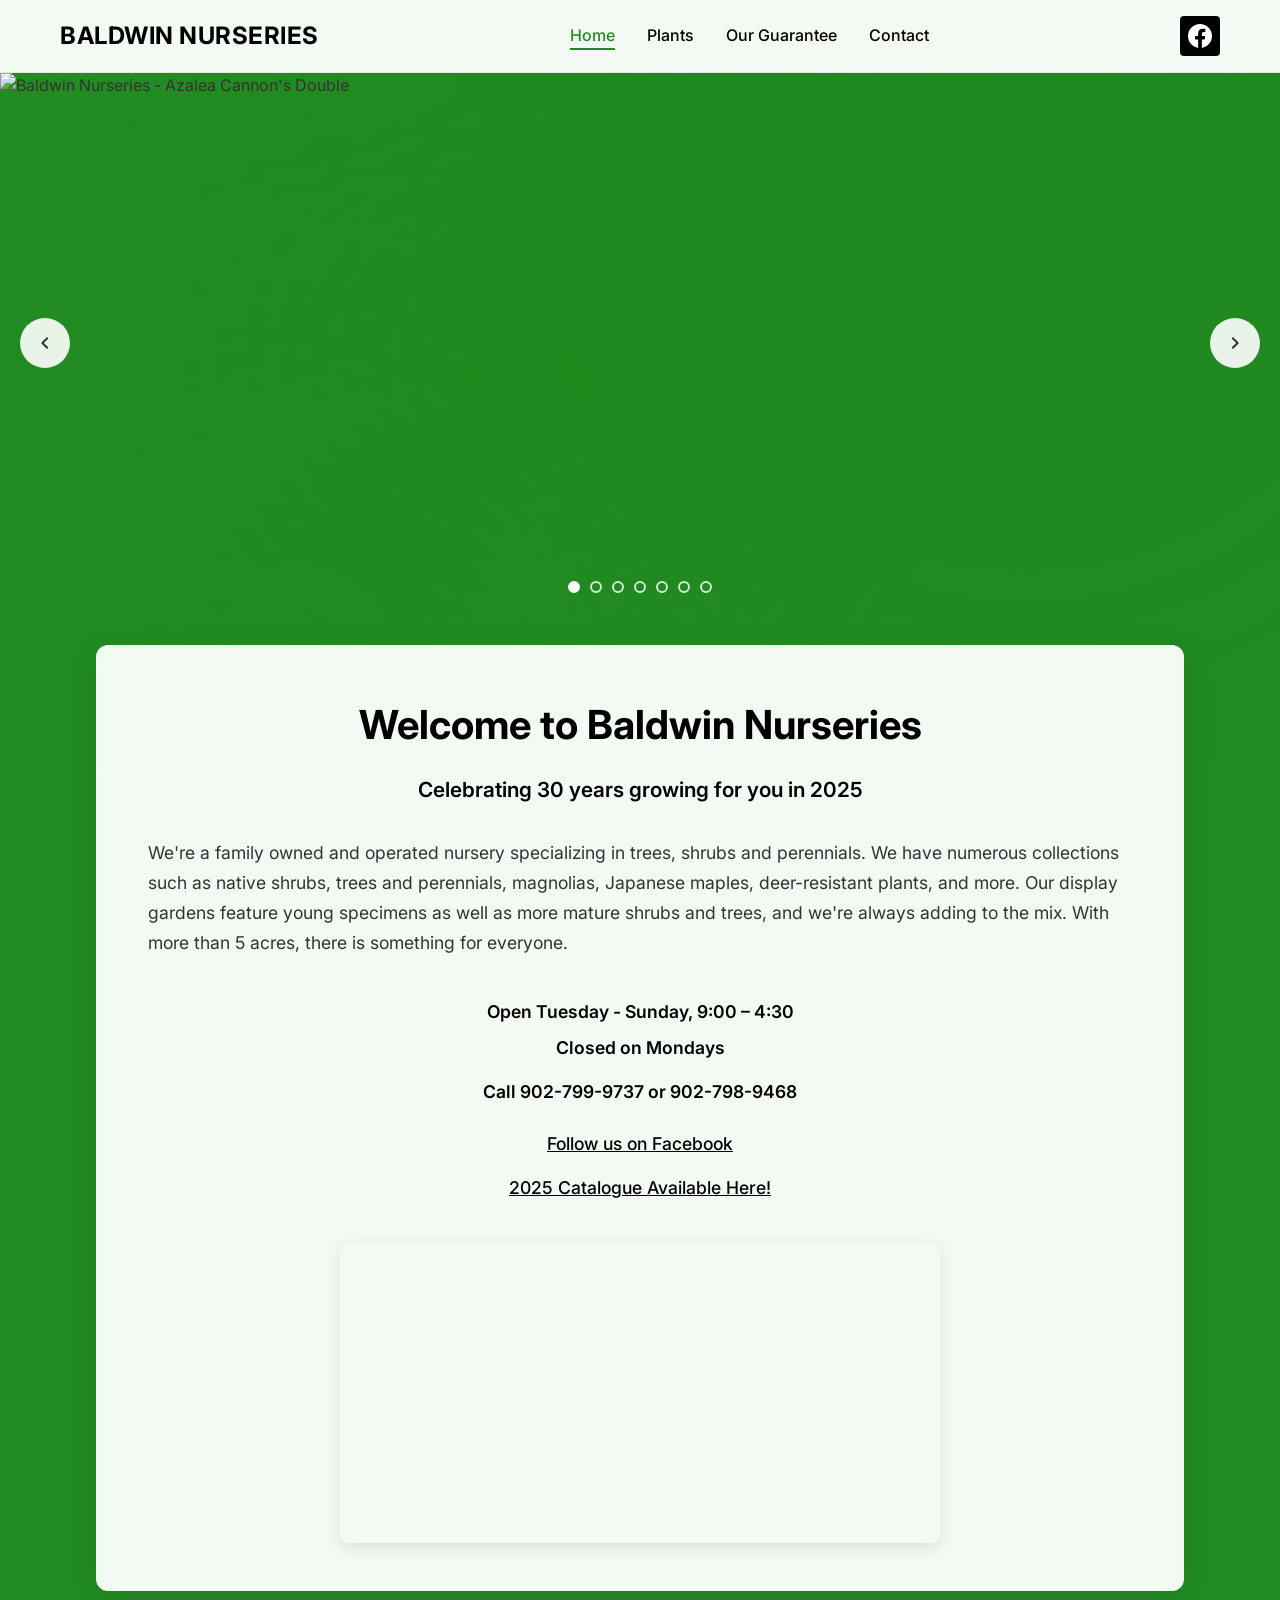
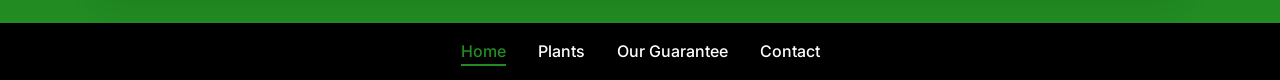
==== index.html @ ec63698e "Add files via upload" ====
<!DOCTYPE html>
<html lang="en">
    <head>
        <meta charset="UTF-8">
    <meta name="viewport" content="width=device-width, initial-scale=1.0">
    <title>Baldwin Nurseries - Family Owned Nursery Since 1995</title>
    <link rel="stylesheet" href="styles.css">
    <link rel="preconnect" href="https://fonts.googleapis.com">
    <link rel="preconnect" href="https://fonts.gstatic.com" crossorigin>
    <link href="https://fonts.googleapis.com/css2?family=Inter:wght@400;500;600;700&display=swap" rel="stylesheet">
    </head>
    <body>
    <!-- Header Navigation -->
    <header class="header">
        <div class="container">
            <div class="header-content">
                <div class="logo">
                    <h1>BALDWIN NURSERIES</h1>
                </div>
                <nav class="nav-menu">
                    <ul>
                        <li><a href="index.html" class="active">Home</a></li>
                        <li><a href="plants.html">Plants</a></li>
                        <li><a href="guarantee.html">Our Guarantee</a></li>
                        <li><a href="contact.html">Contact</a></li>
                    </ul>
                </nav>
                <div class="social-icon">
                    <a href="https://www.facebook.com/BaldwinsNursery/" target="_blank" rel="noopener noreferrer">
                        <svg width="24" height="24" viewBox="0 0 24 24" fill="currentColor">
                            <path d="M24 12.073c0-6.627-5.373-12-12-12s-12 5.373-12 12c0 5.99 4.388 10.954 10.125 11.854v-8.385H7.078v-3.47h3.047V9.43c0-3.007 1.792-4.669 4.533-4.669 1.312 0 2.686.235 2.686.235v2.953H15.83c-1.491 0-1.956.925-1.956 1.874v2.25h3.328l-.532 3.47h-2.796v8.385C19.612 23.027 24 18.062 24 12.073z"/>
                        </svg>
                    </a>
                </div>
            </div>
        </div>
    </header>

    <!-- Hero Section / Image Slider -->
    <section class="hero">
        <div class="hero-container">
            <div class="hero-slide active">
                <img src="images/Carousel/1.jpeg" alt="Baldwin Nurseries - Azalea Cannon's Double" class="hero-image">
            </div>
            <div class="hero-slide">
                <img src="images/Carousel/2.jpeg" alt="Baldwin Nurseries - Clematis" class="hero-image">
            </div>
            <div class="hero-slide">
                <img src="images/Carousel/3.jpeg" alt="Baldwin Nurseries - Honey Bee on Milkweed" class="hero-image">
            </div>
            <div class="hero-slide">
                <img src="images/Carousel/4.jpeg" alt="Baldwin Nurseries - Labrador Tea from Seed" class="hero-image">
            </div>
            <div class="hero-slide">
                <img src="images/Carousel/5.png" alt="Baldwin Nurseries - Monarda Fistulosa" class="hero-image">
            </div>
            <div class="hero-slide">
                <img src="images/Carousel/6.png" alt="Baldwin Nurseries - Myrica" class="hero-image">
            </div>
            <div class="hero-slide">
                <img src="images/Carousel/7.png" alt="Baldwin Nurseries - Uvularia Grandiflora" class="hero-image">
            </div>
            
            <!-- Navigation Arrows -->
            <button class="slider-nav prev" aria-label="Previous image">
                <svg width="24" height="24" viewBox="0 0 24 24" fill="currentColor">
                    <path d="M15.41 7.41L14 6l-6 6 6 6 1.41-1.41L10.83 12z"/>
                </svg>
            </button>
            <button class="slider-nav next" aria-label="Next image">
                <svg width="24" height="24" viewBox="0 0 24 24" fill="currentColor">
                    <path d="M8.59 16.59L10 18l6-6-6-6-1.41 1.41L13.17 12z"/>
                </svg>
            </button>
            
            <!-- Pagination Dots -->
            <div class="slider-pagination">
                <button class="pagination-dot active" aria-label="Slide 1"></button>
                <button class="pagination-dot" aria-label="Slide 2"></button>
                <button class="pagination-dot" aria-label="Slide 3"></button>
                <button class="pagination-dot" aria-label="Slide 4"></button>
                <button class="pagination-dot" aria-label="Slide 5"></button>
                <button class="pagination-dot" aria-label="Slide 6"></button>
                <button class="pagination-dot" aria-label="Slide 7"></button>
            </div>
        </div>
    </section>

    <!-- Main Content -->
    <main class="main-content">
        <div class="container">
            <div class="content-wrapper">
                <h2 class="main-title">Welcome to Baldwin Nurseries</h2>
                <h3 class="subtitle">Celebrating 30 years growing for you in 2025</h3>
                
                <div class="intro-text">
                    <p>We're a family owned and operated nursery specializing in trees, shrubs and perennials. We have numerous collections such as native shrubs, trees and perennials, magnolias, Japanese maples, deer-resistant plants, and more. Our display gardens feature young specimens as well as more mature shrubs and trees, and we're always adding to the mix. With more than 5 acres, there is something for everyone.</p>
                </div>
                
                <div class="info-section">
                    <div class="hours">
                        <h4>Open Tuesday - Sunday, 9:00 – 4:30</h4>
                        <h4>Closed on Mondays</h4>
                    </div>
                    
                    <div class="contact">
                        <h4>Call 902-799-9737 or 902-798-9468</h4>
                    </div>
                    
                    <div class="links">
                        <a href="https://www.facebook.com/BaldwinsNursery/" class="facebook-link" target="_blank" rel="noopener noreferrer">Follow us on Facebook</a>
                        <a href="Catalogue/2025_final.pdf" class="catalogue-link" target="_blank" rel="noopener noreferrer">2025 Catalogue Available Here!</a>
                    </div>
                </div>
                
                <!-- Video Player Section -->
                <div class="video-section">
                    <div class="video-player">
                        <iframe 
                            src="https://www.youtube.com/embed/8s3ILgDB6bg" 
                            title="Baldwin Nurseries Video" 
                            frameborder="0" 
                            allow="accelerometer; autoplay; clipboard-write; encrypted-media; gyroscope; picture-in-picture; web-share" 
                            allowfullscreen>
                        </iframe>
                    </div>
                </div>
            </div>
        </div>
    </main>

    <!-- Minimal JavaScript for slider functionality -->
    <script>
        // Simple slider functionality
        let currentSlide = 0;
        const slides = document.querySelectorAll('.hero-slide');
        const dots = document.querySelectorAll('.pagination-dot');
        const prevBtn = document.querySelector('.prev');
        const nextBtn = document.querySelector('.next');

        function showSlide(index) {
            slides.forEach(slide => slide.classList.remove('active'));
            dots.forEach(dot => dot.classList.remove('active'));
            
            slides[index].classList.add('active');
            dots[index].classList.add('active');
        }

        function nextSlide() {
            currentSlide = (currentSlide + 1) % slides.length;
            showSlide(currentSlide);
        }

        function prevSlide() {
            currentSlide = (currentSlide - 1 + slides.length) % slides.length;
            showSlide(currentSlide);
        }

        // Event listeners
        nextBtn.addEventListener('click', nextSlide);
        prevBtn.addEventListener('click', prevSlide);

        // Dot navigation
        dots.forEach((dot, index) => {
            dot.addEventListener('click', () => {
                currentSlide = index;
                showSlide(currentSlide);
            });
        });

        // Auto-advance slides every 5 seconds
        setInterval(nextSlide, 5000);
    </script>

    <!-- Footer -->
    <footer class="footer">
        <div class="container">
            <nav class="footer-nav">
                <ul>
                    <li><a href="index.html" class="active">Home</a></li>
                    <li><a href="plants.html">Plants</a></li>
                    <li><a href="guarantee.html">Our Guarantee</a></li>
                    <li><a href="contact.html">Contact</a></li>
                </ul>
            </nav>
        </div>
    </footer>
</body>
</html>
---- styles.css ----
/* Reset and Base Styles */
* {
    margin: 0;
    padding: 0;
    box-sizing: border-box;
}

body {
    font-family: 'Inter', -apple-system, BlinkMacSystemFont, 'Segoe UI', Roboto, sans-serif;
    line-height: 1.6;
    color: #333;
    background: #228b22 url('images/background.jpg') center center/cover no-repeat fixed !important;
    min-height: 100vh;
    position: relative;
}

/* Background overlay to create the green foliage effect */
body::before {
    content: '';
    position: fixed;
    top: 0;
    left: 0;
    width: 100%;
    height: 100%;
    background: 
        radial-gradient(circle at 20% 80%, rgba(34, 139, 34, 0.1) 0%, transparent 50%),
        radial-gradient(circle at 80% 20%, rgba(0, 100, 0, 0.08) 0%, transparent 50%),
        radial-gradient(circle at 40% 40%, rgba(0, 128, 0, 0.06) 0%, transparent 50%);
    z-index: -1;
    pointer-events: none;
}

/* Container */
.container {
    max-width: 1200px;
    margin: 0 auto;
    padding: 0 20px;
}

/* Header Styles */
.header {
    background: rgba(255, 255, 255, 0.95);
    backdrop-filter: blur(10px);
    border-bottom: 1px solid rgba(34, 139, 34, 0.1);
    position: sticky;
    top: 0;
    z-index: 100;
}

.header-content {
    display: flex;
    align-items: center;
    justify-content: space-between;
    padding: 1rem 0;
    min-height: 70px;
}

.logo h1 {
    font-size: 1.5rem;
    font-weight: 700;
    color: #000;
    letter-spacing: 0.5px;
    text-transform: uppercase;
}

.nav-menu ul {
    display: flex;
    list-style: none;
    gap: 2rem;
}

.nav-menu a {
    text-decoration: none;
    color: #000;
    font-weight: 500;
    font-size: 1rem;
    transition: color 0.3s ease;
    position: relative;
}

.nav-menu a:hover,
.nav-menu a.active {
    color: #228b22;
}

.nav-menu a.active::after {
    content: '';
    position: absolute;
    bottom: -5px;
    left: 0;
    width: 100%;
    height: 2px;
    background: #228b22;
}

.social-icon {
    display: flex;
    align-items: center;
}

.social-icon a {
    display: flex;
    align-items: center;
    justify-content: center;
    width: 40px;
    height: 40px;
    background: #000;
    color: #fff;
    border-radius: 4px;
    text-decoration: none;
    transition: background-color 0.3s ease;
}

.social-icon a:hover {
    background: #228b22;
}

/* Hero Section */
.hero {
    position: relative;
    width: 100%;
    height: 60vh;
    min-height: 400px;
    overflow: hidden;
    margin-bottom: 2rem;
}

.hero-container {
    position: relative;
    width: 100%;
    height: 100%;
}

.hero-slide {
    position: absolute;
    top: 0;
    left: 0;
    width: 100%;
    height: 100%;
    opacity: 0;
    transition: opacity 0.5s ease-in-out;
}

.hero-slide.active {
    opacity: 1;
}

.hero-image {
    width: 100%;
    height: 100%;
    object-fit: cover;
    object-position: center;
}

/* Slider Navigation */
.slider-nav {
    position: absolute;
    top: 50%;
    transform: translateY(-50%);
    background: rgba(255, 255, 255, 0.9);
    border: none;
    width: 50px;
    height: 50px;
    border-radius: 50%;
    display: flex;
    align-items: center;
    justify-content: center;
    cursor: pointer;
    transition: all 0.3s ease;
    z-index: 10;
}

.slider-nav:hover {
    background: rgba(255, 255, 255, 1);
    transform: translateY(-50%) scale(1.1);
}

.slider-nav.prev {
    left: 20px;
}

.slider-nav.next {
    right: 20px;
}

.slider-nav svg {
    color: #333;
}

/* Pagination Dots */
.slider-pagination {
    position: absolute;
    bottom: 20px;
    left: 50%;
    transform: translateX(-50%);
    display: flex;
    gap: 10px;
    z-index: 10;
}

.pagination-dot {
    width: 12px;
    height: 12px;
    border-radius: 50%;
    border: 2px solid rgba(255, 255, 255, 0.8);
    background: transparent;
    cursor: pointer;
    transition: all 0.3s ease;
}

.pagination-dot.active,
.pagination-dot:hover {
    background: rgba(255, 255, 255, 1);
    border-color: rgba(255, 255, 255, 1);
}

/* Main Content */
.main-content {
    background: rgba(255, 255, 255, 0.95);
    backdrop-filter: blur(10px);
    margin: 0 auto 2rem;
    border-radius: 12px;
    box-shadow: 0 8px 32px rgba(0, 0, 0, 0.1);
    overflow: hidden;
    width: 85%;
}

.content-wrapper {
    padding: 3rem 2rem;
    margin: 0 auto;
    text-align: center;
}

.main-title {
    font-size: 2.5rem;
    font-weight: 700;
    color: #000;
    margin-bottom: 1rem;
    text-align: center;
}

.subtitle {
    font-size: 1.3rem;
    font-weight: 600;
    color: #000;
    margin-bottom: 2rem;
    text-align: center;
}

.intro-text {
    margin-bottom: 2.5rem;
    text-align: left;
}

.intro-text p {
    font-size: 1.1rem;
    line-height: 1.7;
    color: #333;
    margin-bottom: 0;
}

.info-section {
    margin-bottom: 2.5rem;
}

.hours h4,
.contact h4 {
    font-size: 1.1rem;
    font-weight: 600;
    color: #000;
    margin-bottom: 0.5rem;
}

.hours,
.contact {
    margin-bottom: 1rem;
}

.links {
    display: flex;
    flex-direction: column;
    gap: 1rem;
    margin-top: 1.5rem;
}

.facebook-link,
.catalogue-link {
    color: #000;
    text-decoration: underline;
    font-weight: 500;
    font-size: 1.1rem;
    transition: color 0.3s ease;
}

.facebook-link:hover,
.catalogue-link:hover {
    color: #228b22;
}

/* Video Section */
.video-section {
    margin-top: 2rem;
}

.video-player {
    width: 100%;
    max-width: 600px;
    height: 300px;
    border-radius: 8px;
    overflow: hidden;
    box-shadow: 0 4px 15px rgba(0, 0, 0, 0.1);
    margin: 0 auto;
    transition: transform 0.3s ease;
}

.video-player:hover {
    transform: scale(1.02);
}

.video-player iframe {
    width: 100%;
    height: 100%;
    border: none;
}

/* Responsive Design */
@media (max-width: 768px) {
    .header-content {
        flex-direction: column;
        gap: 1rem;
        padding: 1rem 0;
    }

    .nav-menu ul {
        gap: 1.5rem;
    }

    .logo h1 {
        font-size: 1.3rem;
    }

    .hero {
        height: 50vh;
        min-height: 300px;
    }

    .slider-nav {
        width: 40px;
        height: 40px;
    }

    .slider-nav.prev {
        left: 10px;
    }

    .slider-nav.next {
        right: 10px;
    }

    .content-wrapper {
        padding: 2rem 1.5rem;
    }

    .main-title {
        font-size: 2rem;
    }

    .subtitle {
        font-size: 1.1rem;
    }

    .intro-text p {
        font-size: 1rem;
    }

    .video-player {
        height: 250px;
    }

    .play-button {
        width: 60px;
        height: 60px;
    }
}

@media (max-width: 480px) {
    .container {
        padding: 0 15px;
    }

    .nav-menu ul {
        flex-wrap: wrap;
        gap: 1rem;
        justify-content: center;
    }

    .nav-menu a {
        font-size: 0.9rem;
    }

    .hero {
        height: 40vh;
        min-height: 250px;
    }

    .content-wrapper {
        padding: 1.5rem 1rem;
    }

    .main-title {
        font-size: 1.8rem;
    }

    .subtitle {
        font-size: 1rem;
    }

    .hours h4,
    .contact h4 {
        font-size: 1rem;
    }

    .facebook-link,
    .catalogue-link {
        font-size: 1rem;
    }

    .video-player {
        height: 200px;
    }

    .play-button {
        width: 50px;
        height: 50px;
    }
}

/* Additional responsive adjustments for very small screens */
@media (max-width: 320px) {
    .logo h1 {
        font-size: 1.1rem;
    }

    .nav-menu ul {
        gap: 0.8rem;
    }

    .nav-menu a {
        font-size: 0.85rem;
    }

    .main-title {
        font-size: 1.6rem;
    }

    .content-wrapper {
        padding: 1rem 0.8rem;
    }
}

/* Accessibility improvements */
@media (prefers-reduced-motion: reduce) {
    * {
        animation-duration: 0.01ms !important;
        animation-iteration-count: 1 !important;
        transition-duration: 0.01ms !important;
    }
}

/* Focus styles for keyboard navigation */
button:focus,
a:focus {
    outline: 2px solid #228b22;
    outline-offset: 2px;
}

/* Plants Page Styles */
.plants-page .content-wrapper {
    padding: 2rem 1rem;
}

.page-title {
    font-size: 2.5rem;
    font-weight: 700;
    color: #000;
    margin-bottom: 1.5rem;
    text-align: center;
}

.plants-page .intro-text {
    margin-bottom: 3rem;
    text-align: center;
}

.plants-page .intro-text p {
    font-size: 1.1rem;
    line-height: 1.7;
    color: #333;
    max-width: 800px;
    margin: 0 auto;
}

.plant-category {
    margin-bottom: 4rem;
}

.category-title {
    font-size: 1.8rem;
    font-weight: 600;
    color: #228b22;
    text-align: center;
    margin-bottom: 2rem;
    text-transform: capitalize;
}

.image-grid {
    display: grid;
    grid-template-columns: repeat(5, 1fr);
    gap: 1.5rem;
    margin-bottom: 2rem;
    max-width: 1000px;
    margin-left: auto;
    margin-right: auto;
}

.image-item {
    position: relative;
    aspect-ratio: 1;
    border-radius: 8px;
    overflow: hidden;
    cursor: pointer;
    transition: transform 0.3s ease, box-shadow 0.3s ease;
    background: #f8f9fa;
}

.image-item:hover {
    transform: translateY(-5px);
    box-shadow: 0 10px 25px rgba(0, 0, 0, 0.15);
}

.image-item img {
    width: 100%;
    height: 100%;
    object-fit: cover;
    object-position: center;
    transition: transform 0.3s ease;
}

.image-item:hover img {
    transform: scale(1.05);
}

.image-item.hidden {
    display: none;
}

.show-more-btn {
    display: block;
    margin: 0 auto;
    padding: 0.8rem 2rem;
    background: #228b22;
    color: white;
    border: none;
    border-radius: 25px;
    font-size: 1rem;
    font-weight: 500;
    cursor: pointer;
    transition: all 0.3s ease;
}

.show-more-btn:hover {
    background: #1e7b1e;
    transform: translateY(-2px);
    box-shadow: 0 5px 15px rgba(34, 139, 34, 0.3);
}

/* Modal Lightbox Styles */
.modal {
    display: none;
    position: fixed;
    z-index: 1000;
    left: 0;
    top: 0;
    width: 100%;
    height: 100%;
    background-color: rgba(0, 0, 0, 0.9);
    backdrop-filter: blur(5px);
}

.modal-content {
    position: relative;
    margin: 5% auto;
    padding: 20px;
    width: 90%;
    max-width: 800px;
    text-align: center;
}

.modal-content img {
    max-width: 100%;
    max-height: 70vh;
    width: auto;
    height: auto;
    border-radius: 8px;
    box-shadow: 0 10px 30px rgba(0, 0, 0, 0.5);
}

.modal-caption {
    color: white;
    font-size: 1.2rem;
    font-weight: 500;
    margin-top: 1rem;
    text-align: center;
}

.close {
    position: absolute;
    top: 15px;
    right: 35px;
    color: #f1f1f1;
    font-size: 40px;
    font-weight: bold;
    cursor: pointer;
    z-index: 1001;
    transition: color 0.3s ease;
}

.close:hover,
.close:focus {
    color: #228b22;
    text-decoration: none;
}

/* Responsive Design for Plants Page */
@media (max-width: 1024px) {
    .image-grid {
        grid-template-columns: repeat(5, 1fr);
        gap: 1.2rem;
    }
}

@media (max-width: 768px) {
    .plants-page .content-wrapper {
        padding: 1.5rem 1rem;
    }

    .page-title {
        font-size: 2rem;
    }

    .category-title {
        font-size: 1.5rem;
    }

    .image-grid {
        grid-template-columns: repeat(3, 1fr);
        gap: 1rem;
    }

    .modal-content {
        margin: 10% auto;
        width: 95%;
        padding: 15px;
    }

    .modal-content img {
        max-height: 60vh;
    }

    .close {
        top: 10px;
        right: 25px;
        font-size: 30px;
    }

    .show-more-btn {
        padding: 0.7rem 1.5rem;
        font-size: 0.9rem;
    }
}

@media (max-width: 480px) {
    .plants-page .content-wrapper {
        padding: 1rem 0.5rem;
    }

    .page-title {
        font-size: 1.8rem;
    }

    .category-title {
        font-size: 1.3rem;
    }

    .image-grid {
        grid-template-columns: repeat(2, 1fr);
        gap: 0.8rem;
    }

    .modal-content {
        margin: 15% auto;
        padding: 10px;
    }

    .modal-content img {
        max-height: 50vh;
    }

    .modal-caption {
        font-size: 1rem;
    }

    .close {
        top: 5px;
        right: 20px;
        font-size: 25px;
    }
}

/* Guarantee Page Styles */
.guarantee-page .content-wrapper {
    padding: 3rem 2rem;
}

.guarantee-content {
    text-align: left;
    line-height: 1.8;
}

.guarantee-content p {
    font-size: 1.1rem;
    margin-bottom: 1.5rem;
    color: #333;
}

.guarantee-content .signature {
    font-style: italic;
    margin-top: 2rem;
    text-align: left;
}

/* Contact Page Styles */
.contact-page .content-wrapper {
    padding: 2rem 1rem;
}

.contact-info {
    text-align: center;
    margin-bottom: 2rem;
}

.contact-info p {
    font-size: 1.1rem;
    margin-bottom: 1rem;
    color: #333;
}

.contact-info a {
    color: #000;
    text-decoration: underline;
    font-weight: 500;
    transition: color 0.3s ease;
}

.contact-info a:hover {
    color: #228b22;
}

.map-container {
    width: 100%;
    border-radius: 8px;
    overflow: hidden;
    box-shadow: 0 4px 15px rgba(0, 0, 0, 0.1);
}

.map-container iframe {
    display: block;
    width: 100%;
    height: 400px;
}

/* Footer Styles */
.footer {
    background: #000;
    margin-top: 2rem;
}

.footer-nav ul {
    display: flex;
    justify-content: center;
    list-style: none;
    gap: 2rem;
    padding: 1rem 0;
    margin: 0;
}

.footer-nav a {
    color: #fff;
    text-decoration: none;
    font-weight: 500;
    font-size: 1rem;
    transition: color 0.3s ease;
    position: relative;
}

.footer-nav a:hover,
.footer-nav a.active {
    color: #228b22;
}

.footer-nav a.active::after {
    content: '';
    position: absolute;
    bottom: -5px;
    left: 0;
    width: 100%;
    height: 2px;
    background: #228b22;
}

/* Responsive Design for Guarantee and Contact Pages */
@media (max-width: 768px) {
    .guarantee-page .content-wrapper,
    .contact-page .content-wrapper {
        padding: 2rem 1rem;
    }

    .guarantee-content p,
    .contact-info p {
        font-size: 1rem;
    }

    .map-container iframe {
        height: 300px;
    }

    .footer-nav ul {
        gap: 1.5rem;
        flex-wrap: wrap;
    }

    .footer-nav a {
        font-size: 0.9rem;
    }
}

@media (max-width: 480px) {
    .guarantee-page .content-wrapper,
    .contact-page .content-wrapper {
        padding: 1.5rem 0.8rem;
    }

    .page-title {
        font-size: 1.8rem;
    }

    .map-container iframe {
        height: 250px;
    }

    .footer-nav ul {
        gap: 1rem;
    }

    .footer-nav a {
        font-size: 0.85rem;
    }
}

/* Print styles */
@media print {
    .header,
    .hero,
    .video-section,
    .modal,
    .footer {
        display: none;
    }

    .main-content {
        box-shadow: none;
        background: white;
    }

    .image-item {
        break-inside: avoid;
        margin-bottom: 1rem;
    }

    .show-more-btn {
        display: none;
    }

    .map-container {
        display: none;
    }
}
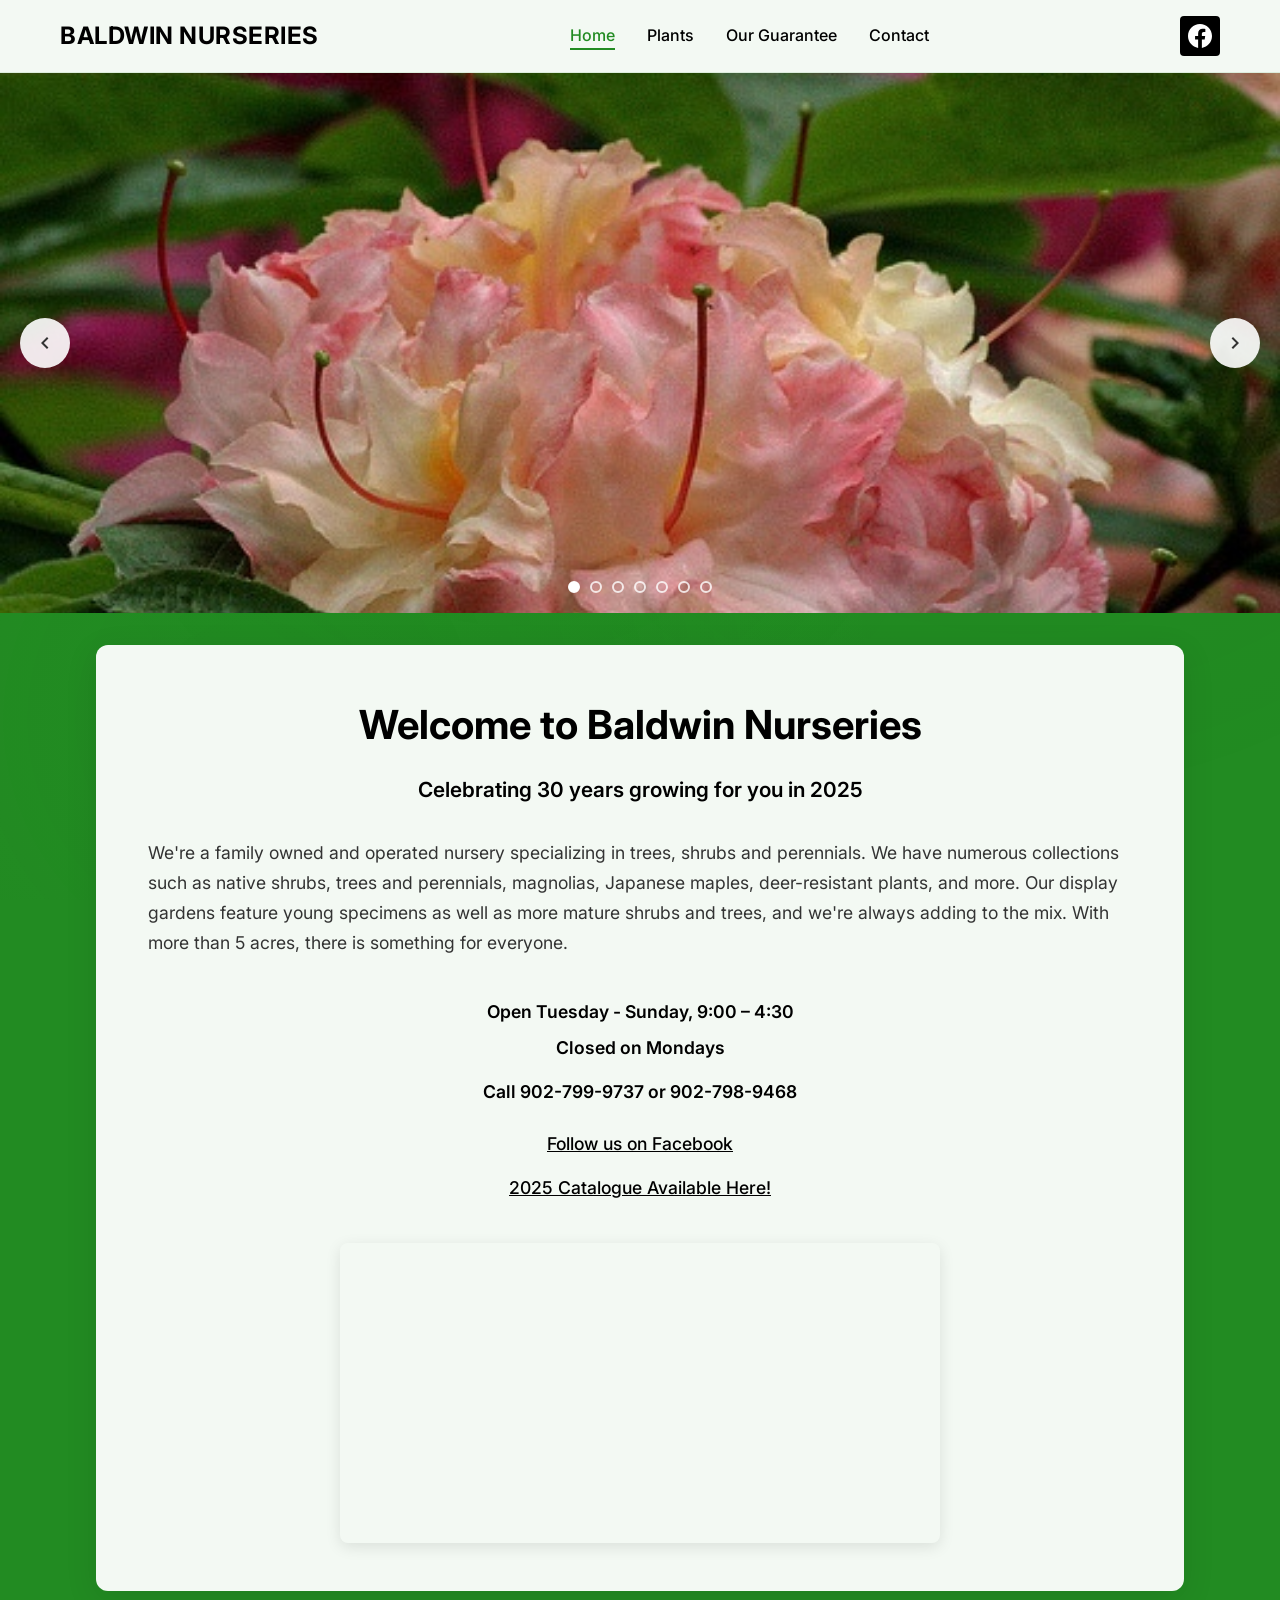
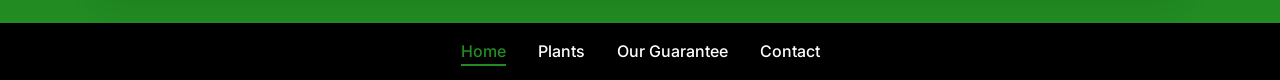
==== commit 1a4ea8f7: "Add files via upload" ====
--- a/index.html
+++ b/index.html
@@ -52,13 +52,13 @@
                 <img src="images/Carousel/4.jpeg" alt="Baldwin Nurseries - Labrador Tea from Seed" class="hero-image">
             </div>
             <div class="hero-slide">
-                <img src="images/Carousel/5.png" alt="Baldwin Nurseries - Monarda Fistulosa" class="hero-image">
+                <img src="images/Carousel/5.jpg" alt="Baldwin Nurseries - Monarda Fistulosa" class="hero-image">
             </div>
             <div class="hero-slide">
-                <img src="images/Carousel/6.png" alt="Baldwin Nurseries - Myrica" class="hero-image">
+                <img src="images/Carousel/6.jpg" alt="Baldwin Nurseries - Myrica" class="hero-image">
             </div>
             <div class="hero-slide">
-                <img src="images/Carousel/7.png" alt="Baldwin Nurseries - Uvularia Grandiflora" class="hero-image">
+                <img src="images/Carousel/7.jpg" alt="Baldwin Nurseries - Uvularia Grandiflora" class="hero-image">
             </div>
             
             <!-- Navigation Arrows -->
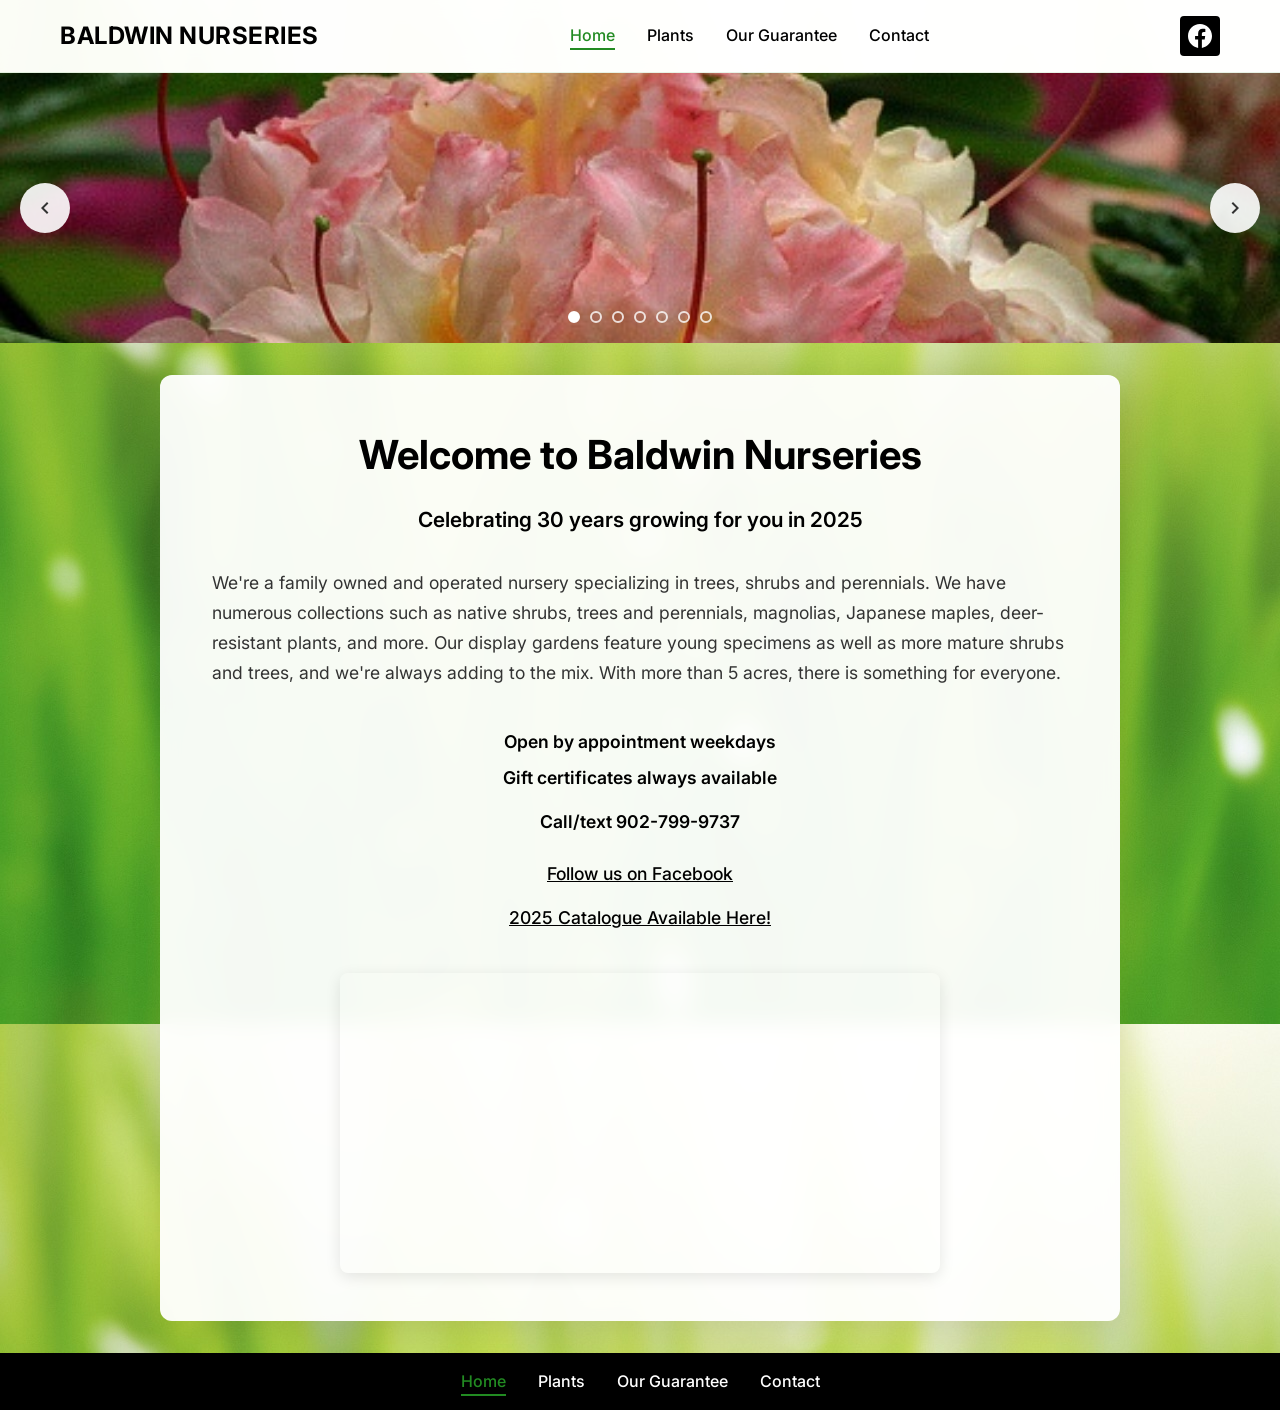
==== commit 83f1808b: "Fall updates to contact page" ====
--- a/index.html
+++ b/index.html
@@ -99,12 +99,12 @@
                 
                 <div class="info-section">
                     <div class="hours">
-                        <h4>Open Tuesday - Sunday, 9:00 – 4:30</h4>
-                        <h4>Closed on Mondays</h4>
+                        <h4>Open by appointment weekdays</h4>
+                        <h4>Gift certificates always available</h4>
                     </div>
                     
                     <div class="contact">
-                        <h4>Call 902-799-9737 or 902-798-9468</h4>
+                        <h4>Call/text 902-799-9737</h4>
                     </div>
                     
                     <div class="links">
--- a/styles.css
+++ b/styles.css
@@ -9,25 +9,9 @@
     font-family: 'Inter', -apple-system, BlinkMacSystemFont, 'Segoe UI', Roboto, sans-serif;
     line-height: 1.6;
     color: #333;
-    background: #228b22 url('images/background.jpg') center center/cover no-repeat fixed !important;
+    background: url(images/background.jpg);
     min-height: 100vh;
     position: relative;
-}
-
-/* Background overlay to create the green foliage effect */
-body::before {
-    content: '';
-    position: fixed;
-    top: 0;
-    left: 0;
-    width: 100%;
-    height: 100%;
-    background: 
-        radial-gradient(circle at 20% 80%, rgba(34, 139, 34, 0.1) 0%, transparent 50%),
-        radial-gradient(circle at 80% 20%, rgba(0, 100, 0, 0.08) 0%, transparent 50%),
-        radial-gradient(circle at 40% 40%, rgba(0, 128, 0, 0.06) 0%, transparent 50%);
-    z-index: -1;
-    pointer-events: none;
 }
 
 /* Container */
@@ -119,8 +103,9 @@
 .hero {
     position: relative;
     width: 100%;
-    height: 60vh;
-    min-height: 400px;
+    height: 30vh;
+    max-height: 30vh;
+    min-height: 250px;
     overflow: hidden;
     margin-bottom: 2rem;
 }
@@ -222,7 +207,8 @@
     border-radius: 12px;
     box-shadow: 0 8px 32px rgba(0, 0, 0, 0.1);
     overflow: hidden;
-    width: 85%;
+    width: 80%;
+    max-width: 960px;
 }
 
 .content-wrapper {
@@ -340,8 +326,9 @@
     }
 
     .hero {
-        height: 50vh;
-        min-height: 300px;
+        height: 30vh;
+        max-height: 30vh;
+        min-height: 200px;
     }
 
     .slider-nav {
@@ -399,8 +386,9 @@
     }
 
     .hero {
-        height: 40vh;
-        min-height: 250px;
+        height: 25vh;
+        max-height: 25vh;
+        min-height: 180px;
     }
 
     .content-wrapper {
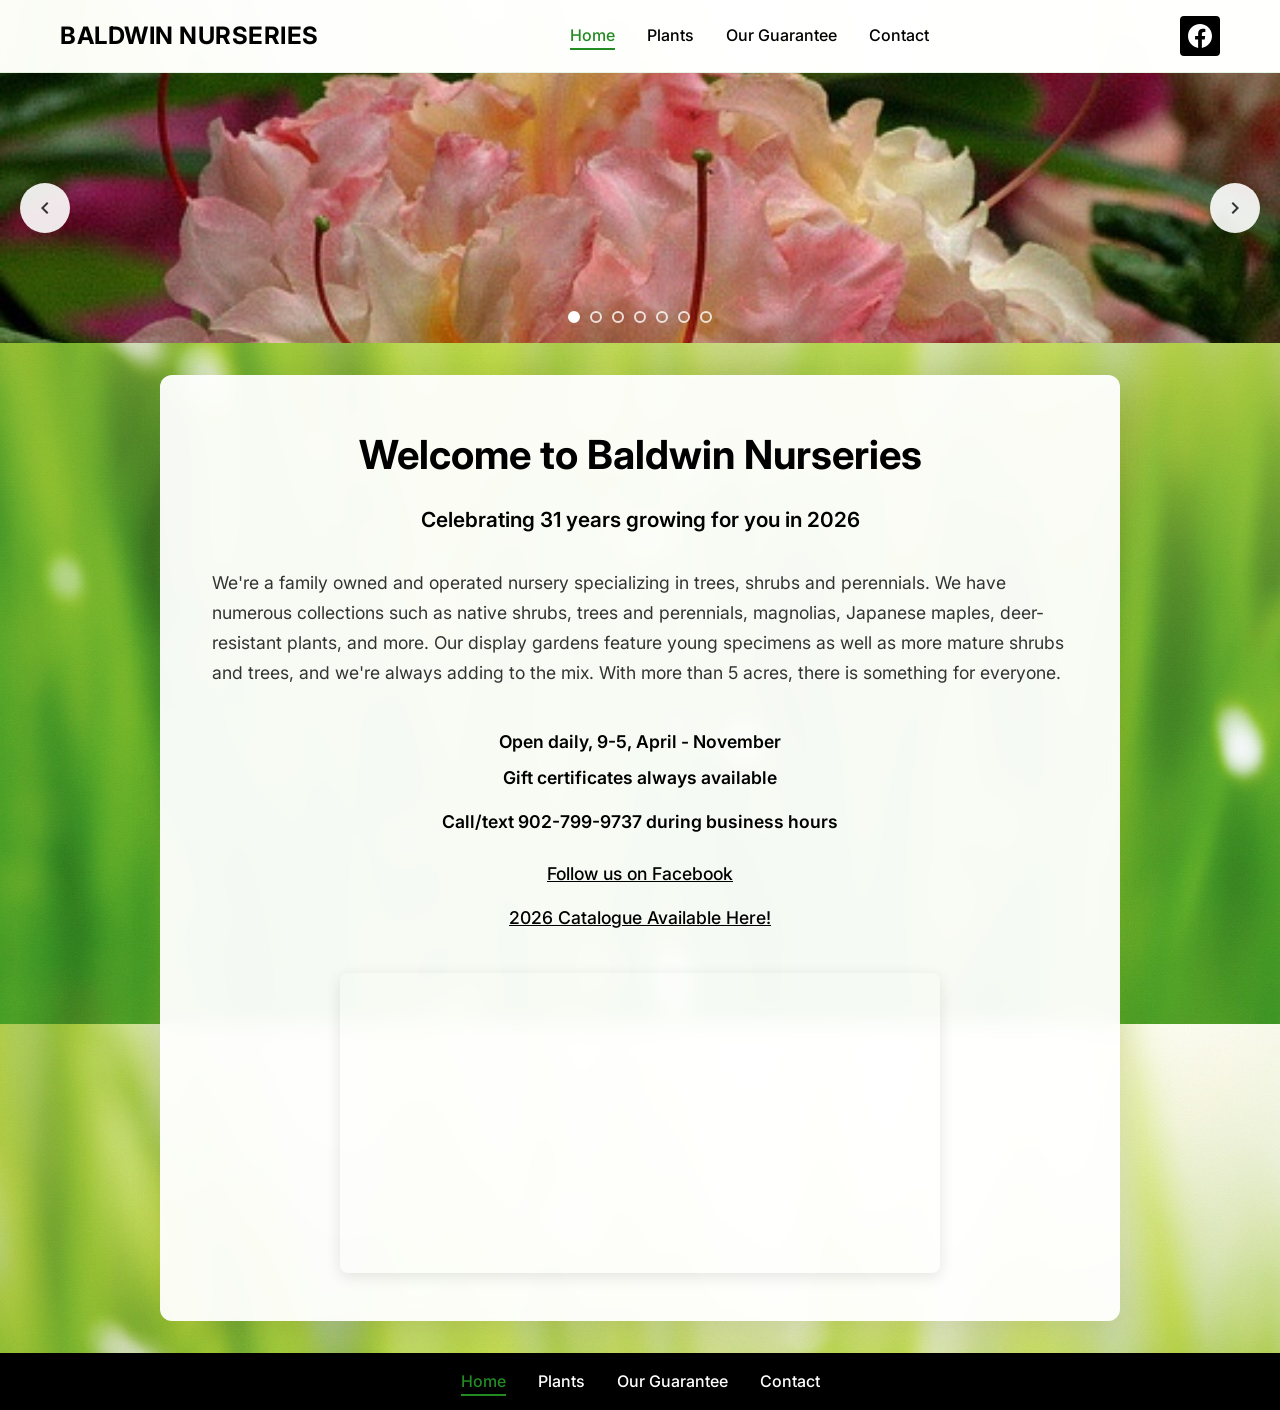
==== commit 90bad4cf: "Spring 2026 update" ====
--- a/index.html
+++ b/index.html
@@ -91,7 +91,7 @@
         <div class="container">
             <div class="content-wrapper">
                 <h2 class="main-title">Welcome to Baldwin Nurseries</h2>
-                <h3 class="subtitle">Celebrating 30 years growing for you in 2025</h3>
+                <h3 class="subtitle">Celebrating 31 years growing for you in 2026</h3>
                 
                 <div class="intro-text">
                     <p>We're a family owned and operated nursery specializing in trees, shrubs and perennials. We have numerous collections such as native shrubs, trees and perennials, magnolias, Japanese maples, deer-resistant plants, and more. Our display gardens feature young specimens as well as more mature shrubs and trees, and we're always adding to the mix. With more than 5 acres, there is something for everyone.</p>
@@ -99,17 +99,17 @@
                 
                 <div class="info-section">
                     <div class="hours">
-                        <h4>Open by appointment weekdays</h4>
+                        <h4>Open daily, 9-5, April - November</h4>
                         <h4>Gift certificates always available</h4>
                     </div>
                     
                     <div class="contact">
-                        <h4>Call/text 902-799-9737</h4>
+                        <h4>Call/text 902-799-9737 during business hours</h4>
                     </div>
                     
                     <div class="links">
                         <a href="https://www.facebook.com/BaldwinsNursery/" class="facebook-link" target="_blank" rel="noopener noreferrer">Follow us on Facebook</a>
-                        <a href="Catalogue/2025_final.pdf" class="catalogue-link" target="_blank" rel="noopener noreferrer">2025 Catalogue Available Here!</a>
+                        <a href="Catalogue/2026_final.pdf" class="catalogue-link" target="_blank" rel="noopener noreferrer">2026 Catalogue Available Here!</a>
                     </div>
                 </div>
                 
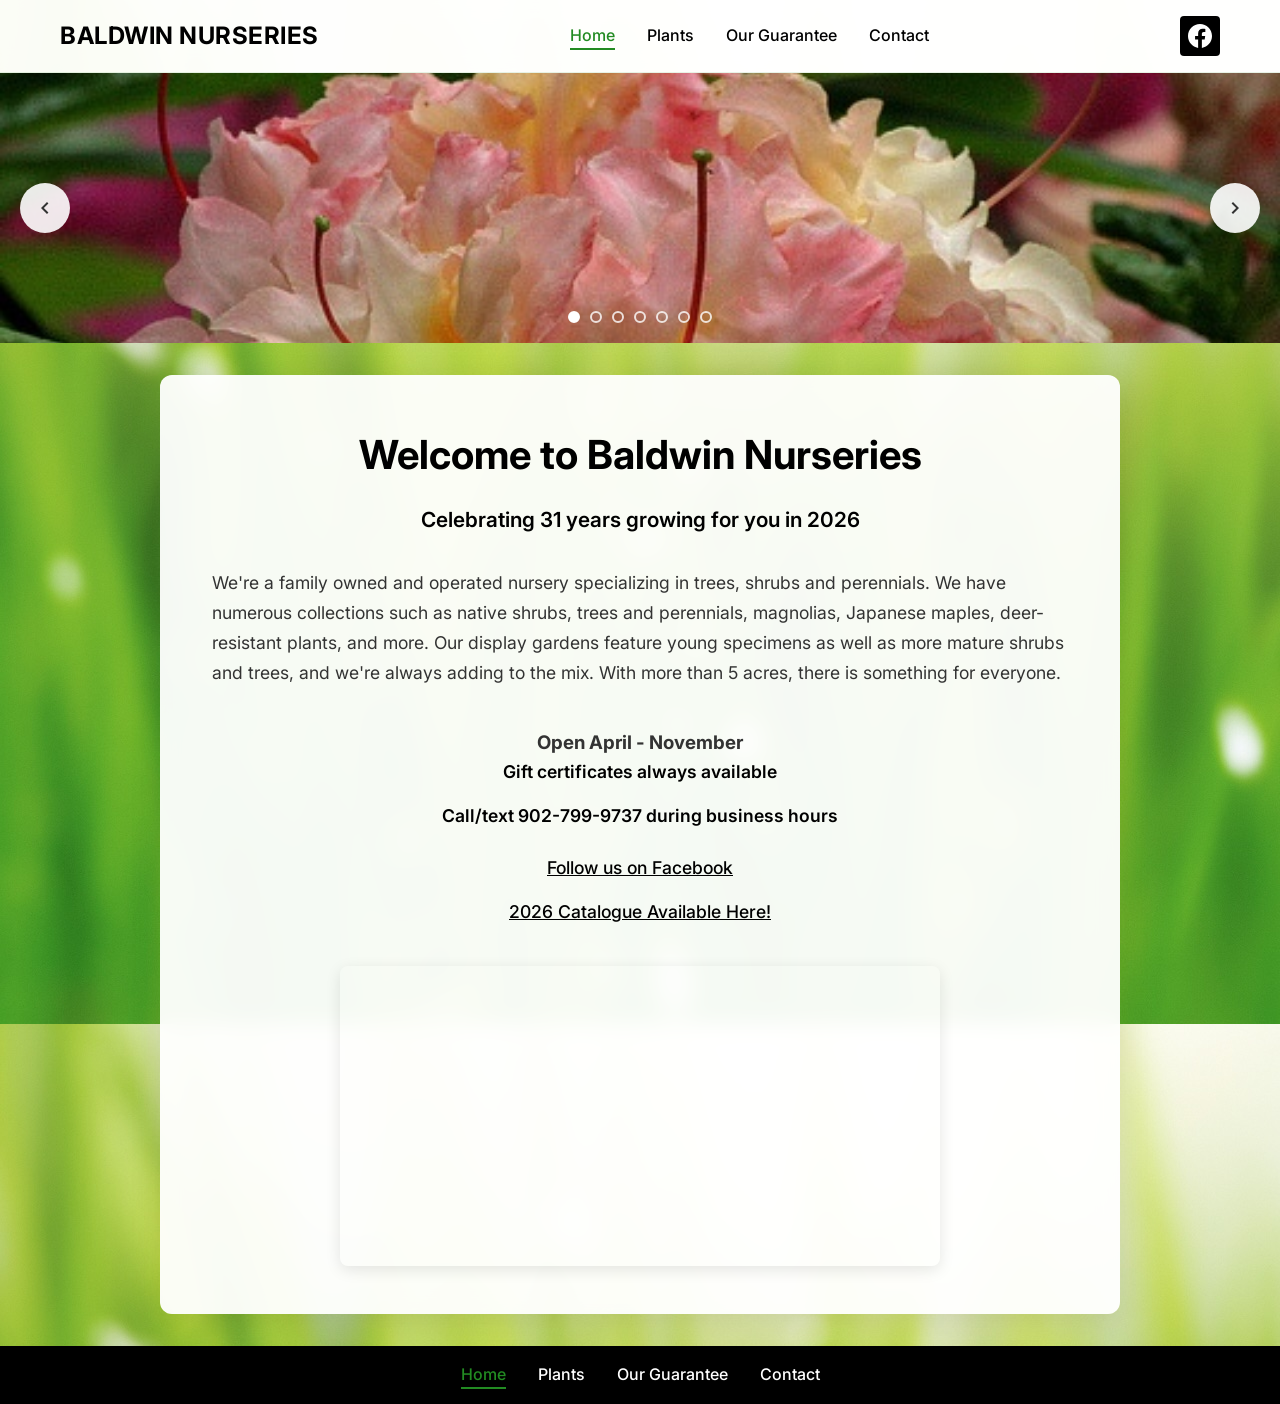
==== commit b6c5be44: "Cx request" ====
--- a/index.html
+++ b/index.html
@@ -99,7 +99,7 @@
                 
                 <div class="info-section">
                     <div class="hours">
-                        <h4>Open daily, 9-5, April - November</h4>
+                        <h3>Open April - November</h3>
                         <h4>Gift certificates always available</h4>
                     </div>
                     
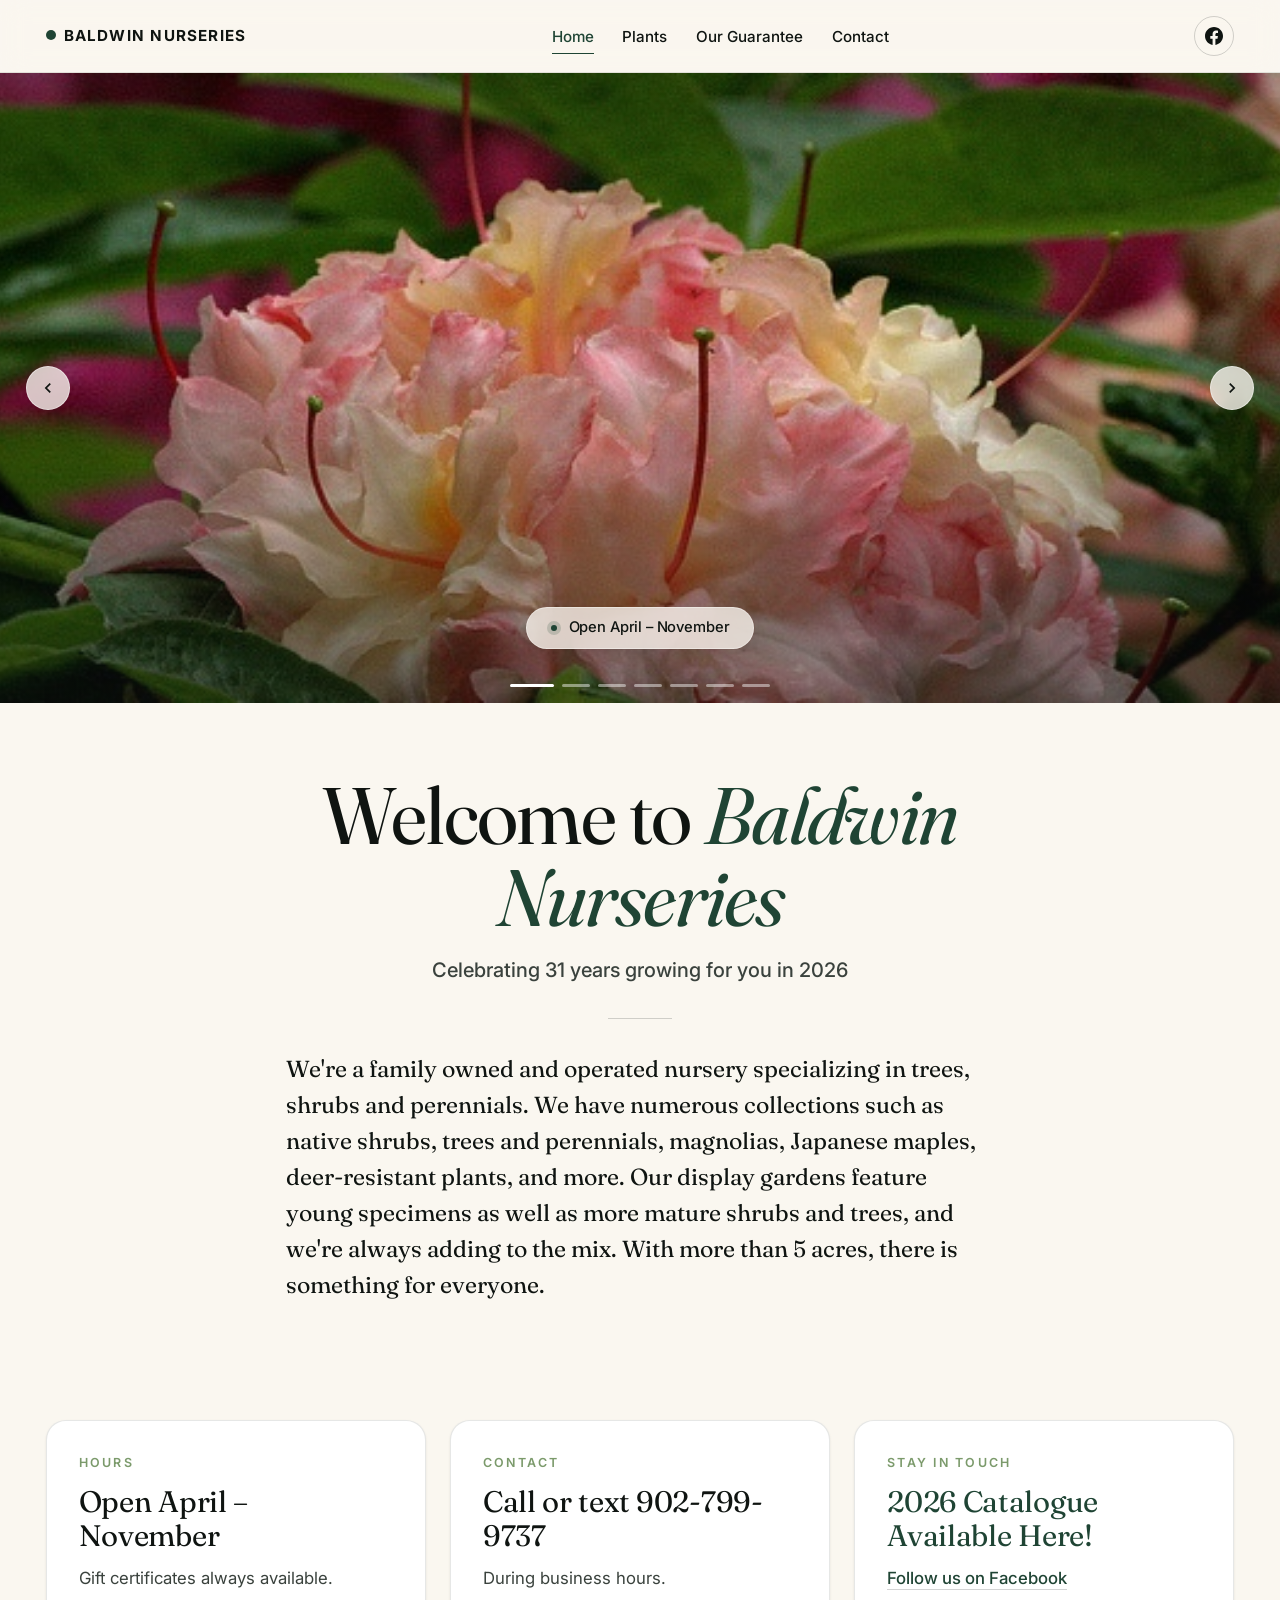
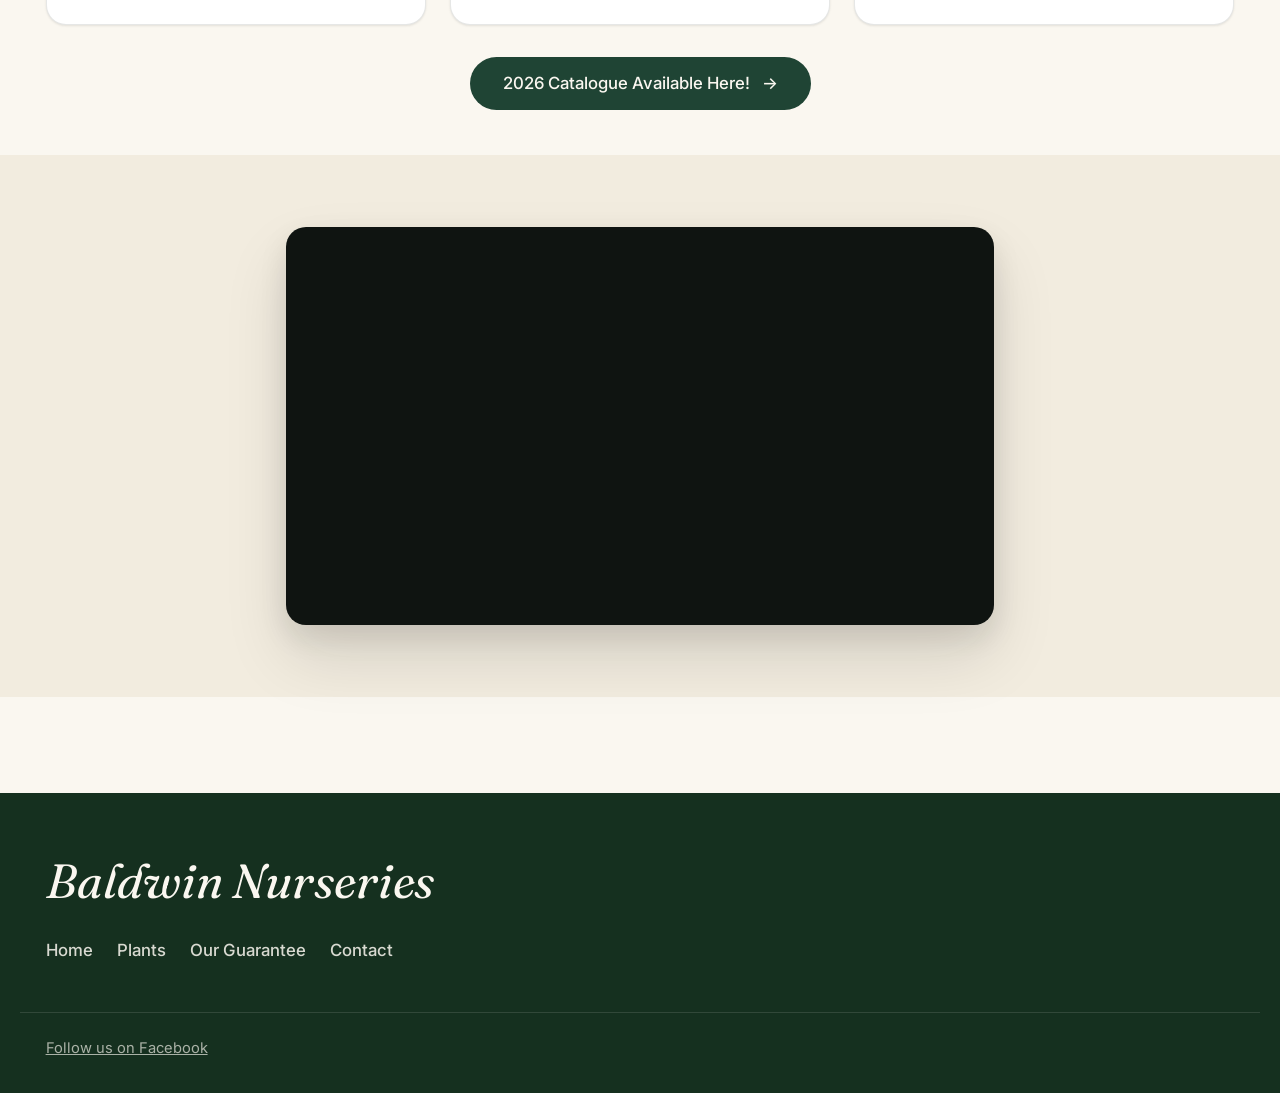
==== commit aaf570a8: "feat(theme): propose modern editorial redesign for index [ROB-1]" ====
--- a/index.html
+++ b/index.html
@@ -1,189 +1,264 @@
 <!DOCTYPE html>
 <html lang="en">
-    <head>
-        <meta charset="UTF-8">
+<head>
+    <meta charset="UTF-8">
     <meta name="viewport" content="width=device-width, initial-scale=1.0">
-    <title>Baldwin Nurseries - Family Owned Nursery Since 1995</title>
-    <link rel="stylesheet" href="styles.css">
+    <meta name="description" content="Baldwin Nurseries — a family-owned nursery specializing in trees, shrubs and perennials, growing for you since 1995.">
+    <title>Baldwin Nurseries — Family Owned Nursery Since 1995</title>
+    <link rel="stylesheet" href="styles-modern.css">
     <link rel="preconnect" href="https://fonts.googleapis.com">
     <link rel="preconnect" href="https://fonts.gstatic.com" crossorigin>
-    <link href="https://fonts.googleapis.com/css2?family=Inter:wght@400;500;600;700&display=swap" rel="stylesheet">
-    </head>
-    <body>
-    <!-- Header Navigation -->
-    <header class="header">
-        <div class="container">
-            <div class="header-content">
-                <div class="logo">
-                    <h1>BALDWIN NURSERIES</h1>
+    <link href="https://fonts.googleapis.com/css2?family=Fraunces:ital,opsz,wght@0,9..144,400;0,9..144,500;0,9..144,600;1,9..144,400;1,9..144,500&family=Inter:wght@400;500;600;700&display=swap" rel="stylesheet">
+</head>
+<body>
+
+    <header class="site-header" id="site-header">
+        <div class="container site-header__inner">
+            <a href="index.html" class="brand" aria-label="Baldwin Nurseries — Home">
+                <span class="brand__mark" aria-hidden="true"></span>
+                <span class="brand__name">Baldwin Nurseries</span>
+            </a>
+
+            <nav class="primary-nav" id="primary-nav" aria-label="Primary">
+                <ul class="primary-nav__list">
+                    <li><a href="index.html" class="primary-nav__link is-active">Home</a></li>
+                    <li><a href="plants.html" class="primary-nav__link">Plants</a></li>
+                    <li><a href="guarantee.html" class="primary-nav__link">Our Guarantee</a></li>
+                    <li><a href="contact.html" class="primary-nav__link">Contact</a></li>
+                </ul>
+            </nav>
+
+            <div class="header-actions">
+                <a class="icon-button" href="https://www.facebook.com/BaldwinsNursery/" target="_blank" rel="noopener noreferrer" aria-label="Baldwin Nurseries on Facebook">
+                    <svg width="18" height="18" viewBox="0 0 24 24" fill="currentColor" aria-hidden="true">
+                        <path d="M24 12.073c0-6.627-5.373-12-12-12s-12 5.373-12 12c0 5.99 4.388 10.954 10.125 11.854v-8.385H7.078v-3.47h3.047V9.43c0-3.007 1.792-4.669 4.533-4.669 1.312 0 2.686.235 2.686.235v2.953H15.83c-1.491 0-1.956.925-1.956 1.874v2.25h3.328l-.532 3.47h-2.796v8.385C19.612 23.027 24 18.062 24 12.073z"/>
+                    </svg>
+                </a>
+                <button class="nav-toggle" type="button" aria-controls="primary-nav" aria-expanded="false" aria-label="Open menu">
+                    <span class="nav-toggle__bars" aria-hidden="true"></span>
+                </button>
+            </div>
+        </div>
+    </header>
+
+    <section class="hero" aria-label="Featured plants from Baldwin Nurseries">
+        <div class="hero__stage">
+            <div class="hero__slide is-active">
+                <img src="images/Carousel/1.jpeg" alt="Baldwin Nurseries — Azalea Cannon's Double" loading="eager">
+            </div>
+            <div class="hero__slide">
+                <img src="images/Carousel/2.jpeg" alt="Baldwin Nurseries — Clematis" loading="lazy">
+            </div>
+            <div class="hero__slide">
+                <img src="images/Carousel/3.jpeg" alt="Baldwin Nurseries — Honey Bee on Milkweed" loading="lazy">
+            </div>
+            <div class="hero__slide">
+                <img src="images/Carousel/4.jpeg" alt="Baldwin Nurseries — Labrador Tea from Seed" loading="lazy">
+            </div>
+            <div class="hero__slide">
+                <img src="images/Carousel/5.jpg" alt="Baldwin Nurseries — Monarda Fistulosa" loading="lazy">
+            </div>
+            <div class="hero__slide">
+                <img src="images/Carousel/6.jpg" alt="Baldwin Nurseries — Myrica" loading="lazy">
+            </div>
+            <div class="hero__slide">
+                <img src="images/Carousel/7.jpg" alt="Baldwin Nurseries — Uvularia Grandiflora" loading="lazy">
+            </div>
+        </div>
+
+        <div class="hero__veil" aria-hidden="true"></div>
+
+        <button class="hero__nav hero__nav--prev" type="button" aria-label="Previous image">
+            <svg width="20" height="20" viewBox="0 0 24 24" fill="currentColor" aria-hidden="true">
+                <path d="M15.41 7.41 14 6l-6 6 6 6 1.41-1.41L10.83 12z"/>
+            </svg>
+        </button>
+        <button class="hero__nav hero__nav--next" type="button" aria-label="Next image">
+            <svg width="20" height="20" viewBox="0 0 24 24" fill="currentColor" aria-hidden="true">
+                <path d="M8.59 16.59 10 18l6-6-6-6-1.41 1.41L13.17 12z"/>
+            </svg>
+        </button>
+
+        <div class="hero__caption">
+            <span class="hero__pill">
+                <span class="hero__pill-dot" aria-hidden="true"></span>
+                Open April – November
+            </span>
+        </div>
+
+        <div class="hero__dots" role="tablist" aria-label="Hero slides">
+            <button class="hero__dot is-active" type="button" role="tab" aria-label="Slide 1"></button>
+            <button class="hero__dot" type="button" role="tab" aria-label="Slide 2"></button>
+            <button class="hero__dot" type="button" role="tab" aria-label="Slide 3"></button>
+            <button class="hero__dot" type="button" role="tab" aria-label="Slide 4"></button>
+            <button class="hero__dot" type="button" role="tab" aria-label="Slide 5"></button>
+            <button class="hero__dot" type="button" role="tab" aria-label="Slide 6"></button>
+            <button class="hero__dot" type="button" role="tab" aria-label="Slide 7"></button>
+        </div>
+    </section>
+
+    <main>
+        <section class="section">
+            <div class="container container--narrow welcome reveal">
+                <h1 class="welcome__title">Welcome to <em>Baldwin Nurseries</em></h1>
+                <p class="welcome__subtitle">Celebrating 31 years growing for you in 2026</p>
+                <hr class="divider" aria-hidden="true">
+                <p class="welcome__lede">We're a family owned and operated nursery specializing in trees, shrubs and perennials. We have numerous collections such as native shrubs, trees and perennials, magnolias, Japanese maples, deer-resistant plants, and more. Our display gardens feature young specimens as well as more mature shrubs and trees, and we're always adding to the mix. With more than 5 acres, there is something for everyone.</p>
+            </div>
+        </section>
+
+        <section class="section section--tight">
+            <div class="container">
+                <div class="info reveal">
+                    <article class="info__card">
+                        <p class="info__label">Hours</p>
+                        <h2 class="info__lead">Open April – November</h2>
+                        <p class="info__detail">Gift certificates always available.</p>
+                    </article>
+
+                    <article class="info__card">
+                        <p class="info__label">Contact</p>
+                        <h2 class="info__lead">Call or text 902-799-9737</h2>
+                        <p class="info__detail">During business hours.</p>
+                    </article>
+
+                    <article class="info__card info__card--links">
+                        <p class="info__label">Stay in touch</p>
+                        <h2 class="info__lead"><a href="Catalogue/2026_final.pdf" target="_blank" rel="noopener noreferrer">2026 Catalogue Available Here!</a></h2>
+                        <p class="info__detail"><a href="https://www.facebook.com/BaldwinsNursery/" target="_blank" rel="noopener noreferrer">Follow us on Facebook</a></p>
+                    </article>
                 </div>
-                <nav class="nav-menu">
-                    <ul>
-                        <li><a href="index.html" class="active">Home</a></li>
-                        <li><a href="plants.html">Plants</a></li>
-                        <li><a href="guarantee.html">Our Guarantee</a></li>
-                        <li><a href="contact.html">Contact</a></li>
-                    </ul>
-                </nav>
-                <div class="social-icon">
-                    <a href="https://www.facebook.com/BaldwinsNursery/" target="_blank" rel="noopener noreferrer">
-                        <svg width="24" height="24" viewBox="0 0 24 24" fill="currentColor">
-                            <path d="M24 12.073c0-6.627-5.373-12-12-12s-12 5.373-12 12c0 5.99 4.388 10.954 10.125 11.854v-8.385H7.078v-3.47h3.047V9.43c0-3.007 1.792-4.669 4.533-4.669 1.312 0 2.686.235 2.686.235v2.953H15.83c-1.491 0-1.956.925-1.956 1.874v2.25h3.328l-.532 3.47h-2.796v8.385C19.612 23.027 24 18.062 24 12.073z"/>
-                        </svg>
+
+                <div class="cta-row reveal">
+                    <a class="cta cta--primary" href="Catalogue/2026_final.pdf" target="_blank" rel="noopener noreferrer">
+                        2026 Catalogue Available Here!
+                        <span class="cta__arrow" aria-hidden="true">→</span>
                     </a>
                 </div>
             </div>
-        </div>
-    </header>
-
-    <!-- Hero Section / Image Slider -->
-    <section class="hero">
-        <div class="hero-container">
-            <div class="hero-slide active">
-                <img src="images/Carousel/1.jpeg" alt="Baldwin Nurseries - Azalea Cannon's Double" class="hero-image">
-            </div>
-            <div class="hero-slide">
-                <img src="images/Carousel/2.jpeg" alt="Baldwin Nurseries - Clematis" class="hero-image">
-            </div>
-            <div class="hero-slide">
-                <img src="images/Carousel/3.jpeg" alt="Baldwin Nurseries - Honey Bee on Milkweed" class="hero-image">
-            </div>
-            <div class="hero-slide">
-                <img src="images/Carousel/4.jpeg" alt="Baldwin Nurseries - Labrador Tea from Seed" class="hero-image">
-            </div>
-            <div class="hero-slide">
-                <img src="images/Carousel/5.jpg" alt="Baldwin Nurseries - Monarda Fistulosa" class="hero-image">
-            </div>
-            <div class="hero-slide">
-                <img src="images/Carousel/6.jpg" alt="Baldwin Nurseries - Myrica" class="hero-image">
-            </div>
-            <div class="hero-slide">
-                <img src="images/Carousel/7.jpg" alt="Baldwin Nurseries - Uvularia Grandiflora" class="hero-image">
-            </div>
-            
-            <!-- Navigation Arrows -->
-            <button class="slider-nav prev" aria-label="Previous image">
-                <svg width="24" height="24" viewBox="0 0 24 24" fill="currentColor">
-                    <path d="M15.41 7.41L14 6l-6 6 6 6 1.41-1.41L10.83 12z"/>
-                </svg>
-            </button>
-            <button class="slider-nav next" aria-label="Next image">
-                <svg width="24" height="24" viewBox="0 0 24 24" fill="currentColor">
-                    <path d="M8.59 16.59L10 18l6-6-6-6-1.41 1.41L13.17 12z"/>
-                </svg>
-            </button>
-            
-            <!-- Pagination Dots -->
-            <div class="slider-pagination">
-                <button class="pagination-dot active" aria-label="Slide 1"></button>
-                <button class="pagination-dot" aria-label="Slide 2"></button>
-                <button class="pagination-dot" aria-label="Slide 3"></button>
-                <button class="pagination-dot" aria-label="Slide 4"></button>
-                <button class="pagination-dot" aria-label="Slide 5"></button>
-                <button class="pagination-dot" aria-label="Slide 6"></button>
-                <button class="pagination-dot" aria-label="Slide 7"></button>
-            </div>
-        </div>
-    </section>
-
-    <!-- Main Content -->
-    <main class="main-content">
-        <div class="container">
-            <div class="content-wrapper">
-                <h2 class="main-title">Welcome to Baldwin Nurseries</h2>
-                <h3 class="subtitle">Celebrating 31 years growing for you in 2026</h3>
-                
-                <div class="intro-text">
-                    <p>We're a family owned and operated nursery specializing in trees, shrubs and perennials. We have numerous collections such as native shrubs, trees and perennials, magnolias, Japanese maples, deer-resistant plants, and more. Our display gardens feature young specimens as well as more mature shrubs and trees, and we're always adding to the mix. With more than 5 acres, there is something for everyone.</p>
+        </section>
+
+        <section class="section video">
+            <div class="container container--narrow reveal">
+                <div class="video__frame">
+                    <iframe
+                        src="https://www.youtube.com/embed/8s3ILgDB6bg"
+                        title="Baldwin Nurseries Video"
+                        loading="lazy"
+                        allow="accelerometer; autoplay; clipboard-write; encrypted-media; gyroscope; picture-in-picture; web-share"
+                        allowfullscreen></iframe>
                 </div>
-                
-                <div class="info-section">
-                    <div class="hours">
-                        <h3>Open April - November</h3>
-                        <h4>Gift certificates always available</h4>
-                    </div>
-                    
-                    <div class="contact">
-                        <h4>Call/text 902-799-9737 during business hours</h4>
-                    </div>
-                    
-                    <div class="links">
-                        <a href="https://www.facebook.com/BaldwinsNursery/" class="facebook-link" target="_blank" rel="noopener noreferrer">Follow us on Facebook</a>
-                        <a href="Catalogue/2026_final.pdf" class="catalogue-link" target="_blank" rel="noopener noreferrer">2026 Catalogue Available Here!</a>
-                    </div>
-                </div>
-                
-                <!-- Video Player Section -->
-                <div class="video-section">
-                    <div class="video-player">
-                        <iframe 
-                            src="https://www.youtube.com/embed/8s3ILgDB6bg" 
-                            title="Baldwin Nurseries Video" 
-                            frameborder="0" 
-                            allow="accelerometer; autoplay; clipboard-write; encrypted-media; gyroscope; picture-in-picture; web-share" 
-                            allowfullscreen>
-                        </iframe>
-                    </div>
-                </div>
-            </div>
-        </div>
+            </div>
+        </section>
     </main>
 
-    <!-- Minimal JavaScript for slider functionality -->
+    <footer class="site-footer">
+        <div class="container site-footer__inner">
+            <p class="site-footer__brand">Baldwin Nurseries</p>
+            <ul class="site-footer__nav">
+                <li><a href="index.html">Home</a></li>
+                <li><a href="plants.html">Plants</a></li>
+                <li><a href="guarantee.html">Our Guarantee</a></li>
+                <li><a href="contact.html">Contact</a></li>
+            </ul>
+        </div>
+        <div class="container site-footer__meta">
+            <a href="https://www.facebook.com/BaldwinsNursery/" target="_blank" rel="noopener noreferrer">Follow us on Facebook</a>
+        </div>
+    </footer>
+
     <script>
-        // Simple slider functionality
-        let currentSlide = 0;
-        const slides = document.querySelectorAll('.hero-slide');
-        const dots = document.querySelectorAll('.pagination-dot');
-        const prevBtn = document.querySelector('.prev');
-        const nextBtn = document.querySelector('.next');
-
-        function showSlide(index) {
-            slides.forEach(slide => slide.classList.remove('active'));
-            dots.forEach(dot => dot.classList.remove('active'));
-            
-            slides[index].classList.add('active');
-            dots[index].classList.add('active');
-        }
-
-        function nextSlide() {
-            currentSlide = (currentSlide + 1) % slides.length;
-            showSlide(currentSlide);
-        }
-
-        function prevSlide() {
-            currentSlide = (currentSlide - 1 + slides.length) % slides.length;
-            showSlide(currentSlide);
-        }
-
-        // Event listeners
-        nextBtn.addEventListener('click', nextSlide);
-        prevBtn.addEventListener('click', prevSlide);
-
-        // Dot navigation
-        dots.forEach((dot, index) => {
-            dot.addEventListener('click', () => {
-                currentSlide = index;
-                showSlide(currentSlide);
+        (function () {
+            const slides = document.querySelectorAll('.hero__slide');
+            const dots = document.querySelectorAll('.hero__dot');
+            const prevBtn = document.querySelector('.hero__nav--prev');
+            const nextBtn = document.querySelector('.hero__nav--next');
+            const slideCount = slides.length;
+            let currentSlide = 0;
+            let autoTimer = null;
+
+            function showSlide(index) {
+                currentSlide = (index + slideCount) % slideCount;
+                slides.forEach((slide, i) => slide.classList.toggle('is-active', i === currentSlide));
+                dots.forEach((dot, i) => dot.classList.toggle('is-active', i === currentSlide));
+            }
+
+            function next() { showSlide(currentSlide + 1); }
+            function prev() { showSlide(currentSlide - 1); }
+
+            function startAuto() {
+                stopAuto();
+                autoTimer = setInterval(next, 6000);
+            }
+
+            function stopAuto() {
+                if (autoTimer) {
+                    clearInterval(autoTimer);
+                    autoTimer = null;
+                }
+            }
+
+            nextBtn?.addEventListener('click', () => { next(); startAuto(); });
+            prevBtn?.addEventListener('click', () => { prev(); startAuto(); });
+
+            dots.forEach((dot, i) => {
+                dot.addEventListener('click', () => { showSlide(i); startAuto(); });
             });
-        });
-
-        // Auto-advance slides every 5 seconds
-        setInterval(nextSlide, 5000);
+
+            const heroEl = document.querySelector('.hero');
+            heroEl?.addEventListener('mouseenter', stopAuto);
+            heroEl?.addEventListener('mouseleave', startAuto);
+
+            const reduceMotion = window.matchMedia('(prefers-reduced-motion: reduce)').matches;
+            if (!reduceMotion) {
+                startAuto();
+            }
+        })();
+
+        (function () {
+            const header = document.getElementById('site-header');
+            if (!header) return;
+            const onScroll = () => {
+                header.classList.toggle('is-scrolled', window.scrollY > 8);
+            };
+            window.addEventListener('scroll', onScroll, { passive: true });
+            onScroll();
+        })();
+
+        (function () {
+            const toggle = document.querySelector('.nav-toggle');
+            const nav = document.getElementById('primary-nav');
+            if (!toggle || !nav) return;
+            toggle.addEventListener('click', () => {
+                const isOpen = nav.classList.toggle('is-open');
+                toggle.setAttribute('aria-expanded', String(isOpen));
+                toggle.setAttribute('aria-label', isOpen ? 'Close menu' : 'Open menu');
+            });
+            nav.querySelectorAll('a').forEach(link => {
+                link.addEventListener('click', () => {
+                    nav.classList.remove('is-open');
+                    toggle.setAttribute('aria-expanded', 'false');
+                    toggle.setAttribute('aria-label', 'Open menu');
+                });
+            });
+        })();
+
+        (function () {
+            const reveals = document.querySelectorAll('.reveal');
+            if (!('IntersectionObserver' in window) || !reveals.length) {
+                reveals.forEach(el => el.classList.add('is-visible'));
+                return;
+            }
+            const io = new IntersectionObserver((entries) => {
+                entries.forEach(entry => {
+                    if (entry.isIntersecting) {
+                        entry.target.classList.add('is-visible');
+                        io.unobserve(entry.target);
+                    }
+                });
+            }, { threshold: 0.12, rootMargin: '0px 0px -10% 0px' });
+            reveals.forEach(el => io.observe(el));
+        })();
     </script>
-
-    <!-- Footer -->
-    <footer class="footer">
-        <div class="container">
-            <nav class="footer-nav">
-                <ul>
-                    <li><a href="index.html" class="active">Home</a></li>
-                    <li><a href="plants.html">Plants</a></li>
-                    <li><a href="guarantee.html">Our Guarantee</a></li>
-                    <li><a href="contact.html">Contact</a></li>
-                </ul>
-            </nav>
-        </div>
-    </footer>
 </body>
-</html>+</html>
--- a/styles-modern.css
+++ b/styles-modern.css
@@ -0,0 +1,915 @@
+/* =========================================================================
+   Baldwin Nurseries — Proposed Modern Theme (Garden Editorial)
+   Single source of truth for the new visual language.
+   Token block first, then components. No magic numbers in component rules.
+   ========================================================================= */
+
+:root {
+    /* Color — botanical, restrained.
+       Default theme: ink + cream + deep forest. Bloom accent used sparingly. */
+    --color-ink: #0F1411;
+    --color-ink-soft: #3A423D;
+    --color-ink-muted: #6B7269;
+    --color-cream: #FAF7F0;
+    --color-mist: #F2ECDF;
+    --color-paper: #FFFFFF;
+    --color-forest: #1F4434;
+    --color-forest-deep: #15301F;
+    --color-moss: #7B9A6B;
+    --color-bloom: #C2562F;
+    --color-line: rgba(15, 20, 17, 0.10);
+    --color-line-strong: rgba(15, 20, 17, 0.18);
+    --color-overlay: rgba(15, 20, 17, 0.55);
+    --color-glass: rgba(250, 247, 240, 0.78);
+    --color-glass-strong: rgba(250, 247, 240, 0.92);
+
+    /* Typography */
+    --font-display: 'Fraunces', 'Iowan Old Style', 'Apple Garamond', Georgia, serif;
+    --font-body: 'Inter', -apple-system, BlinkMacSystemFont, 'Segoe UI', Roboto, sans-serif;
+    --weight-regular: 400;
+    --weight-medium: 500;
+    --weight-semibold: 600;
+    --weight-bold: 700;
+    --tracking-tight: -0.02em;
+    --tracking-snug: -0.01em;
+    --tracking-wide: 0.08em;
+    --tracking-eyebrow: 0.18em;
+
+    /* Fluid type scale — clamp(min, preferred, max) */
+    --type-eyebrow: 0.78rem;
+    --type-body-sm: 0.92rem;
+    --type-body: 1.05rem;
+    --type-body-lg: clamp(1.1rem, 0.9rem + 0.6vw, 1.25rem);
+    --type-h4: clamp(1.05rem, 0.95rem + 0.4vw, 1.2rem);
+    --type-h3: clamp(1.4rem, 1.1rem + 1.0vw, 1.85rem);
+    --type-h2: clamp(2rem, 1.4rem + 2.4vw, 3rem);
+    --type-display: clamp(2.6rem, 1.6rem + 4.5vw, 5rem);
+
+    /* Spacing (4 / 8 grid) */
+    --space-1: 0.25rem;
+    --space-2: 0.5rem;
+    --space-3: 0.75rem;
+    --space-4: 1rem;
+    --space-5: 1.5rem;
+    --space-6: 2rem;
+    --space-7: 3rem;
+    --space-8: 4rem;
+    --space-9: 6rem;
+    --space-10: 8rem;
+
+    /* Layout */
+    --layout-max: 1240px;
+    --layout-narrow: 760px;
+    --layout-gutter: clamp(1rem, 2vw, 2rem);
+
+    /* Radii */
+    --radius-sm: 6px;
+    --radius-md: 12px;
+    --radius-lg: 20px;
+    --radius-pill: 999px;
+
+    /* Elevation */
+    --shadow-sm: 0 1px 2px rgba(15, 20, 17, 0.04), 0 1px 3px rgba(15, 20, 17, 0.06);
+    --shadow-md: 0 4px 12px rgba(15, 20, 17, 0.06), 0 12px 32px rgba(15, 20, 17, 0.08);
+    --shadow-lg: 0 12px 28px rgba(15, 20, 17, 0.10), 0 32px 64px rgba(15, 20, 17, 0.12);
+    --shadow-focus: 0 0 0 3px rgba(31, 68, 52, 0.25);
+
+    /* Motion */
+    --ease-standard: cubic-bezier(0.2, 0.6, 0.2, 1);
+    --ease-emphatic: cubic-bezier(0.22, 1, 0.36, 1);
+    --duration-fast: 180ms;
+    --duration-base: 320ms;
+    --duration-slow: 600ms;
+    --duration-hero: 1200ms;
+
+    /* Component tokens */
+    --header-height: 72px;
+    --hero-height: clamp(420px, 70vh, 760px);
+    --nav-gap: clamp(1.25rem, 1vw + 1rem, 2.5rem);
+}
+
+/* =========================================================================
+   Base
+   ========================================================================= */
+
+*,
+*::before,
+*::after {
+    box-sizing: border-box;
+}
+
+html {
+    scroll-behavior: smooth;
+}
+
+body {
+    margin: 0;
+    padding: 0;
+    font-family: var(--font-body);
+    font-size: var(--type-body);
+    line-height: 1.6;
+    color: var(--color-ink);
+    background: var(--color-cream);
+    -webkit-font-smoothing: antialiased;
+    -moz-osx-font-smoothing: grayscale;
+    text-rendering: optimizeLegibility;
+}
+
+img {
+    display: block;
+    max-width: 100%;
+    height: auto;
+}
+
+a {
+    color: inherit;
+}
+
+::selection {
+    background: var(--color-forest);
+    color: var(--color-cream);
+}
+
+.container {
+    width: 100%;
+    max-width: var(--layout-max);
+    margin: 0 auto;
+    padding-left: var(--layout-gutter);
+    padding-right: var(--layout-gutter);
+}
+
+.container--narrow {
+    max-width: var(--layout-narrow);
+}
+
+.eyebrow {
+    font-family: var(--font-body);
+    font-size: var(--type-eyebrow);
+    font-weight: var(--weight-semibold);
+    letter-spacing: var(--tracking-eyebrow);
+    text-transform: uppercase;
+    color: var(--color-moss);
+    margin: 0 0 var(--space-3);
+}
+
+.sr-only {
+    position: absolute;
+    width: 1px;
+    height: 1px;
+    padding: 0;
+    margin: -1px;
+    overflow: hidden;
+    clip: rect(0, 0, 0, 0);
+    white-space: nowrap;
+    border: 0;
+}
+
+/* =========================================================================
+   Header
+   ========================================================================= */
+
+.site-header {
+    position: sticky;
+    top: 0;
+    z-index: 50;
+    background: var(--color-glass);
+    backdrop-filter: saturate(140%) blur(14px);
+    -webkit-backdrop-filter: saturate(140%) blur(14px);
+    border-bottom: 1px solid var(--color-line);
+    transition: background var(--duration-base) var(--ease-standard),
+                box-shadow var(--duration-base) var(--ease-standard);
+}
+
+.site-header.is-scrolled {
+    background: var(--color-glass-strong);
+    box-shadow: var(--shadow-sm);
+}
+
+.site-header__inner {
+    display: flex;
+    align-items: center;
+    justify-content: space-between;
+    gap: var(--space-5);
+    min-height: var(--header-height);
+}
+
+.brand {
+    font-family: var(--font-display);
+    font-weight: var(--weight-semibold);
+    font-style: italic;
+    font-size: 1.35rem;
+    letter-spacing: var(--tracking-snug);
+    color: var(--color-ink);
+    text-decoration: none;
+    line-height: 1;
+    display: inline-flex;
+    align-items: baseline;
+    gap: var(--space-2);
+}
+
+.brand__mark {
+    display: inline-block;
+    width: 10px;
+    height: 10px;
+    border-radius: 50%;
+    background: var(--color-forest);
+    transform: translateY(-1px);
+}
+
+.brand__name {
+    font-style: normal;
+    font-family: var(--font-body);
+    font-weight: var(--weight-bold);
+    font-size: 0.95rem;
+    letter-spacing: var(--tracking-wide);
+    text-transform: uppercase;
+}
+
+.primary-nav {
+    display: flex;
+    align-items: center;
+    gap: var(--nav-gap);
+}
+
+.primary-nav__list {
+    list-style: none;
+    margin: 0;
+    padding: 0;
+    display: flex;
+    gap: var(--nav-gap);
+}
+
+.primary-nav__link {
+    text-decoration: none;
+    font-size: 0.95rem;
+    font-weight: var(--weight-medium);
+    color: var(--color-ink);
+    padding: var(--space-2) 0;
+    position: relative;
+    transition: color var(--duration-fast) var(--ease-standard);
+}
+
+.primary-nav__link::after {
+    content: "";
+    position: absolute;
+    left: 0;
+    right: 0;
+    bottom: 0;
+    height: 1px;
+    background: currentColor;
+    transform: scaleX(0);
+    transform-origin: left;
+    transition: transform var(--duration-base) var(--ease-emphatic);
+}
+
+.primary-nav__link:hover,
+.primary-nav__link:focus-visible {
+    color: var(--color-forest);
+}
+
+.primary-nav__link:hover::after,
+.primary-nav__link:focus-visible::after,
+.primary-nav__link.is-active::after {
+    transform: scaleX(1);
+}
+
+.primary-nav__link.is-active {
+    color: var(--color-forest);
+}
+
+.icon-button {
+    display: inline-flex;
+    align-items: center;
+    justify-content: center;
+    width: 40px;
+    height: 40px;
+    border-radius: var(--radius-pill);
+    background: transparent;
+    color: var(--color-ink);
+    text-decoration: none;
+    border: 1px solid var(--color-line-strong);
+    transition: background var(--duration-fast) var(--ease-standard),
+                color var(--duration-fast) var(--ease-standard),
+                border-color var(--duration-fast) var(--ease-standard);
+}
+
+.icon-button:hover,
+.icon-button:focus-visible {
+    background: var(--color-forest);
+    color: var(--color-cream);
+    border-color: var(--color-forest);
+}
+
+.nav-toggle {
+    display: none;
+    width: 40px;
+    height: 40px;
+    background: transparent;
+    border: 1px solid var(--color-line-strong);
+    border-radius: var(--radius-pill);
+    align-items: center;
+    justify-content: center;
+    cursor: pointer;
+    color: var(--color-ink);
+}
+
+.nav-toggle__bars {
+    width: 16px;
+    height: 10px;
+    position: relative;
+}
+
+.nav-toggle__bars::before,
+.nav-toggle__bars::after {
+    content: "";
+    position: absolute;
+    left: 0;
+    right: 0;
+    height: 1.5px;
+    background: currentColor;
+    transition: transform var(--duration-base) var(--ease-emphatic);
+}
+
+.nav-toggle__bars::before { top: 0; }
+.nav-toggle__bars::after { bottom: 0; }
+
+.nav-toggle[aria-expanded="true"] .nav-toggle__bars::before {
+    transform: translateY(4px) rotate(45deg);
+}
+
+.nav-toggle[aria-expanded="true"] .nav-toggle__bars::after {
+    transform: translateY(-4px) rotate(-45deg);
+}
+
+/* =========================================================================
+   Hero
+   ========================================================================= */
+
+.hero {
+    position: relative;
+    width: 100%;
+    height: var(--hero-height);
+    overflow: hidden;
+    background: var(--color-ink);
+}
+
+.hero__stage {
+    position: absolute;
+    inset: 0;
+}
+
+.hero__slide {
+    position: absolute;
+    inset: 0;
+    opacity: 0;
+    transition: opacity var(--duration-hero) var(--ease-emphatic);
+}
+
+.hero__slide.is-active {
+    opacity: 1;
+}
+
+.hero__slide img {
+    width: 100%;
+    height: 100%;
+    object-fit: cover;
+    object-position: center;
+    transform: scale(1.04);
+    transition: transform 8s linear;
+}
+
+.hero__slide.is-active img {
+    transform: scale(1);
+}
+
+.hero__veil {
+    position: absolute;
+    inset: 0;
+    background:
+        linear-gradient(180deg, rgba(15, 20, 17, 0.18) 0%, rgba(15, 20, 17, 0) 35%),
+        linear-gradient(0deg, rgba(15, 20, 17, 0.45) 0%, rgba(15, 20, 17, 0) 55%);
+    pointer-events: none;
+}
+
+.hero__caption {
+    position: absolute;
+    left: 0;
+    right: 0;
+    bottom: clamp(var(--space-6), 6vh, var(--space-8));
+    display: flex;
+    justify-content: center;
+    pointer-events: none;
+}
+
+.hero__pill {
+    pointer-events: auto;
+    display: inline-flex;
+    align-items: center;
+    gap: var(--space-3);
+    padding: var(--space-2) var(--space-5);
+    background: var(--color-glass);
+    backdrop-filter: blur(16px) saturate(140%);
+    -webkit-backdrop-filter: blur(16px) saturate(140%);
+    border: 1px solid rgba(255, 255, 255, 0.4);
+    border-radius: var(--radius-pill);
+    color: var(--color-ink);
+    font-size: var(--type-body-sm);
+    font-weight: var(--weight-medium);
+    letter-spacing: var(--tracking-snug);
+    box-shadow: var(--shadow-md);
+}
+
+.hero__pill-dot {
+    width: 6px;
+    height: 6px;
+    border-radius: 50%;
+    background: var(--color-forest);
+    box-shadow: 0 0 0 4px rgba(31, 68, 52, 0.18);
+}
+
+.hero__nav {
+    position: absolute;
+    top: 50%;
+    transform: translateY(-50%);
+    width: 44px;
+    height: 44px;
+    border-radius: var(--radius-pill);
+    background: var(--color-glass);
+    backdrop-filter: blur(12px);
+    -webkit-backdrop-filter: blur(12px);
+    border: 1px solid rgba(255, 255, 255, 0.45);
+    color: var(--color-ink);
+    cursor: pointer;
+    display: flex;
+    align-items: center;
+    justify-content: center;
+    transition: transform var(--duration-fast) var(--ease-standard),
+                background var(--duration-fast) var(--ease-standard);
+}
+
+.hero__nav:hover,
+.hero__nav:focus-visible {
+    background: var(--color-glass-strong);
+    transform: translateY(-50%) scale(1.06);
+}
+
+.hero__nav--prev { left: clamp(var(--space-3), 2vw, var(--space-6)); }
+.hero__nav--next { right: clamp(var(--space-3), 2vw, var(--space-6)); }
+
+.hero__dots {
+    position: absolute;
+    left: 50%;
+    bottom: var(--space-4);
+    transform: translateX(-50%);
+    display: flex;
+    gap: var(--space-2);
+    z-index: 2;
+}
+
+.hero__dot {
+    width: 28px;
+    height: 3px;
+    border: none;
+    border-radius: var(--radius-pill);
+    background: rgba(255, 255, 255, 0.45);
+    cursor: pointer;
+    padding: 0;
+    transition: background var(--duration-base) var(--ease-standard),
+                width var(--duration-base) var(--ease-emphatic);
+}
+
+.hero__dot.is-active {
+    background: rgba(255, 255, 255, 1);
+    width: 44px;
+}
+
+/* =========================================================================
+   Welcome / Editorial section
+   ========================================================================= */
+
+.section {
+    padding-top: clamp(var(--space-7), 8vh, var(--space-10));
+    padding-bottom: clamp(var(--space-7), 8vh, var(--space-10));
+}
+
+.section--tight {
+    padding-top: clamp(var(--space-6), 5vh, var(--space-8));
+    padding-bottom: clamp(var(--space-6), 5vh, var(--space-8));
+}
+
+.welcome {
+    text-align: center;
+}
+
+.welcome__title {
+    font-family: var(--font-display);
+    font-weight: var(--weight-regular);
+    font-size: var(--type-display);
+    line-height: 1.02;
+    letter-spacing: var(--tracking-tight);
+    margin: 0 0 var(--space-4);
+    color: var(--color-ink);
+}
+
+.welcome__title em {
+    font-style: italic;
+    color: var(--color-forest);
+}
+
+.welcome__subtitle {
+    font-family: var(--font-body);
+    font-size: var(--type-body-lg);
+    font-weight: var(--weight-medium);
+    color: var(--color-ink-soft);
+    margin: 0 auto var(--space-6);
+    max-width: 36ch;
+}
+
+.welcome__lede {
+    font-family: var(--font-display);
+    font-weight: var(--weight-regular);
+    font-size: clamp(1.15rem, 0.95rem + 0.7vw, 1.45rem);
+    line-height: 1.55;
+    color: var(--color-ink);
+    margin: 0 auto;
+    max-width: 60ch;
+    text-align: left;
+}
+
+.divider {
+    width: 64px;
+    height: 1px;
+    background: var(--color-line-strong);
+    margin: var(--space-6) auto;
+    border: none;
+}
+
+/* =========================================================================
+   Info row (hours / contact / links)
+   ========================================================================= */
+
+.info {
+    display: grid;
+    grid-template-columns: repeat(3, 1fr);
+    gap: var(--space-5);
+    align-items: stretch;
+}
+
+.info__card {
+    background: var(--color-paper);
+    border: 1px solid var(--color-line);
+    border-radius: var(--radius-lg);
+    padding: var(--space-6);
+    box-shadow: var(--shadow-sm);
+    display: flex;
+    flex-direction: column;
+    gap: var(--space-3);
+    transition: transform var(--duration-base) var(--ease-emphatic),
+                box-shadow var(--duration-base) var(--ease-emphatic),
+                border-color var(--duration-base) var(--ease-emphatic);
+}
+
+.info__card:hover {
+    transform: translateY(-2px);
+    box-shadow: var(--shadow-md);
+    border-color: var(--color-line-strong);
+}
+
+.info__label {
+    font-size: var(--type-eyebrow);
+    font-weight: var(--weight-semibold);
+    letter-spacing: var(--tracking-eyebrow);
+    text-transform: uppercase;
+    color: var(--color-moss);
+    margin: 0;
+}
+
+.info__lead {
+    font-family: var(--font-display);
+    font-weight: var(--weight-regular);
+    font-size: var(--type-h3);
+    line-height: 1.15;
+    letter-spacing: var(--tracking-snug);
+    margin: 0;
+    color: var(--color-ink);
+}
+
+.info__detail {
+    font-size: var(--type-body);
+    color: var(--color-ink-soft);
+    margin: 0;
+}
+
+.info__card a {
+    color: var(--color-forest);
+    text-decoration: none;
+    font-weight: var(--weight-medium);
+    border-bottom: 1px solid var(--color-line-strong);
+    padding-bottom: 1px;
+    transition: color var(--duration-fast) var(--ease-standard),
+                border-color var(--duration-fast) var(--ease-standard);
+}
+
+.info__card a:hover,
+.info__card a:focus-visible {
+    color: var(--color-forest-deep);
+    border-color: currentColor;
+}
+
+.info__lead a {
+    font-family: inherit;
+    font-weight: inherit;
+    color: var(--color-forest);
+    border-bottom: none;
+    padding-bottom: 0;
+    background-image: linear-gradient(currentColor, currentColor);
+    background-position: 0 100%;
+    background-repeat: no-repeat;
+    background-size: 0 1.5px;
+    transition: background-size var(--duration-base) var(--ease-emphatic),
+                color var(--duration-fast) var(--ease-standard);
+}
+
+.info__lead a:hover,
+.info__lead a:focus-visible {
+    background-size: 100% 1.5px;
+    color: var(--color-forest-deep);
+}
+
+/* =========================================================================
+   CTA row
+   ========================================================================= */
+
+.cta-row {
+    display: flex;
+    flex-wrap: wrap;
+    gap: var(--space-3);
+    justify-content: center;
+    margin-top: var(--space-6);
+}
+
+.cta {
+    display: inline-flex;
+    align-items: center;
+    gap: var(--space-3);
+    padding: var(--space-3) var(--space-6);
+    border-radius: var(--radius-pill);
+    font-weight: var(--weight-medium);
+    font-size: var(--type-body);
+    text-decoration: none;
+    border: 1px solid transparent;
+    transition: transform var(--duration-fast) var(--ease-standard),
+                background var(--duration-fast) var(--ease-standard),
+                border-color var(--duration-fast) var(--ease-standard),
+                color var(--duration-fast) var(--ease-standard);
+}
+
+.cta:hover { transform: translateY(-1px); }
+
+.cta--primary {
+    background: var(--color-forest);
+    color: var(--color-cream);
+}
+
+.cta--primary:hover,
+.cta--primary:focus-visible {
+    background: var(--color-forest-deep);
+}
+
+.cta--ghost {
+    background: transparent;
+    color: var(--color-ink);
+    border-color: var(--color-line-strong);
+}
+
+.cta--ghost:hover,
+.cta--ghost:focus-visible {
+    background: var(--color-ink);
+    color: var(--color-cream);
+    border-color: var(--color-ink);
+}
+
+.cta__arrow {
+    transition: transform var(--duration-fast) var(--ease-standard);
+}
+
+.cta:hover .cta__arrow {
+    transform: translateX(2px);
+}
+
+/* =========================================================================
+   Video
+   ========================================================================= */
+
+.video {
+    background: var(--color-mist);
+}
+
+.video__frame {
+    position: relative;
+    width: 100%;
+    aspect-ratio: 16 / 9;
+    border-radius: var(--radius-lg);
+    overflow: hidden;
+    box-shadow: var(--shadow-lg);
+    background: var(--color-ink);
+}
+
+.video__frame iframe {
+    position: absolute;
+    inset: 0;
+    width: 100%;
+    height: 100%;
+    border: 0;
+}
+
+/* =========================================================================
+   Footer
+   ========================================================================= */
+
+.site-footer {
+    background: var(--color-forest-deep);
+    color: var(--color-cream);
+    padding: var(--space-8) 0 var(--space-6);
+    margin-top: var(--space-9);
+}
+
+.site-footer__inner {
+    display: grid;
+    gap: var(--space-6);
+    grid-template-columns: 1fr;
+    align-items: end;
+}
+
+.site-footer__brand {
+    font-family: var(--font-display);
+    font-style: italic;
+    font-size: var(--type-h2);
+    line-height: 1;
+    margin: 0;
+    color: var(--color-cream);
+}
+
+.site-footer__nav {
+    display: flex;
+    flex-wrap: wrap;
+    gap: var(--space-5);
+    list-style: none;
+    padding: 0;
+    margin: 0;
+}
+
+.site-footer__nav a {
+    color: var(--color-cream);
+    text-decoration: none;
+    font-weight: var(--weight-medium);
+    opacity: 0.85;
+    transition: opacity var(--duration-fast) var(--ease-standard);
+    border-bottom: 1px solid transparent;
+    padding-bottom: 2px;
+}
+
+.site-footer__nav a:hover,
+.site-footer__nav a:focus-visible {
+    opacity: 1;
+    border-bottom-color: var(--color-moss);
+}
+
+.site-footer__meta {
+    border-top: 1px solid rgba(250, 247, 240, 0.12);
+    margin-top: var(--space-7);
+    padding-top: var(--space-5);
+    color: rgba(250, 247, 240, 0.65);
+    font-size: var(--type-body-sm);
+    display: flex;
+    flex-wrap: wrap;
+    gap: var(--space-4);
+    justify-content: space-between;
+}
+
+/* =========================================================================
+   Reveal-on-scroll animation
+   ========================================================================= */
+
+.reveal {
+    opacity: 0;
+    transform: translateY(20px);
+    transition: opacity var(--duration-slow) var(--ease-emphatic),
+                transform var(--duration-slow) var(--ease-emphatic);
+}
+
+.reveal.is-visible {
+    opacity: 1;
+    transform: translateY(0);
+}
+
+/* =========================================================================
+   Focus
+   ========================================================================= */
+
+:focus-visible {
+    outline: 2px solid var(--color-forest);
+    outline-offset: 3px;
+    border-radius: 2px;
+}
+
+button:focus-visible,
+a:focus-visible {
+    box-shadow: var(--shadow-focus);
+}
+
+/* =========================================================================
+   Responsive
+   ========================================================================= */
+
+@media (max-width: 880px) {
+    .info {
+        grid-template-columns: 1fr;
+    }
+
+    .primary-nav {
+        position: fixed;
+        inset: var(--header-height) 0 0 0;
+        background: var(--color-glass-strong);
+        backdrop-filter: saturate(150%) blur(18px);
+        -webkit-backdrop-filter: saturate(150%) blur(18px);
+        flex-direction: column;
+        align-items: flex-start;
+        padding: var(--space-6) var(--layout-gutter);
+        gap: var(--space-5);
+        transform: translateY(-12px);
+        opacity: 0;
+        pointer-events: none;
+        transition: opacity var(--duration-base) var(--ease-standard),
+                    transform var(--duration-base) var(--ease-standard);
+        border-bottom: 1px solid var(--color-line);
+    }
+
+    .primary-nav.is-open {
+        opacity: 1;
+        transform: translateY(0);
+        pointer-events: auto;
+    }
+
+    .primary-nav__list {
+        flex-direction: column;
+        align-items: flex-start;
+        gap: var(--space-4);
+        width: 100%;
+    }
+
+    .primary-nav__link {
+        font-size: 1.4rem;
+        font-family: var(--font-display);
+        font-weight: var(--weight-regular);
+    }
+
+    .nav-toggle {
+        display: inline-flex;
+    }
+
+    .header-actions {
+        display: flex;
+        align-items: center;
+        gap: var(--space-3);
+    }
+}
+
+@media (max-width: 540px) {
+    .hero__nav {
+        width: 38px;
+        height: 38px;
+    }
+
+    .info__card {
+        padding: var(--space-5);
+    }
+
+    .site-footer {
+        padding-top: var(--space-7);
+    }
+}
+
+@media (prefers-reduced-motion: reduce) {
+    *,
+    *::before,
+    *::after {
+        animation-duration: 0.01ms !important;
+        animation-iteration-count: 1 !important;
+        transition-duration: 0.01ms !important;
+        transition-delay: 0ms !important;
+    }
+
+    .hero__slide img {
+        transform: none !important;
+    }
+}
+
+@media print {
+    .site-header,
+    .hero,
+    .video,
+    .site-footer {
+        display: none;
+    }
+}
